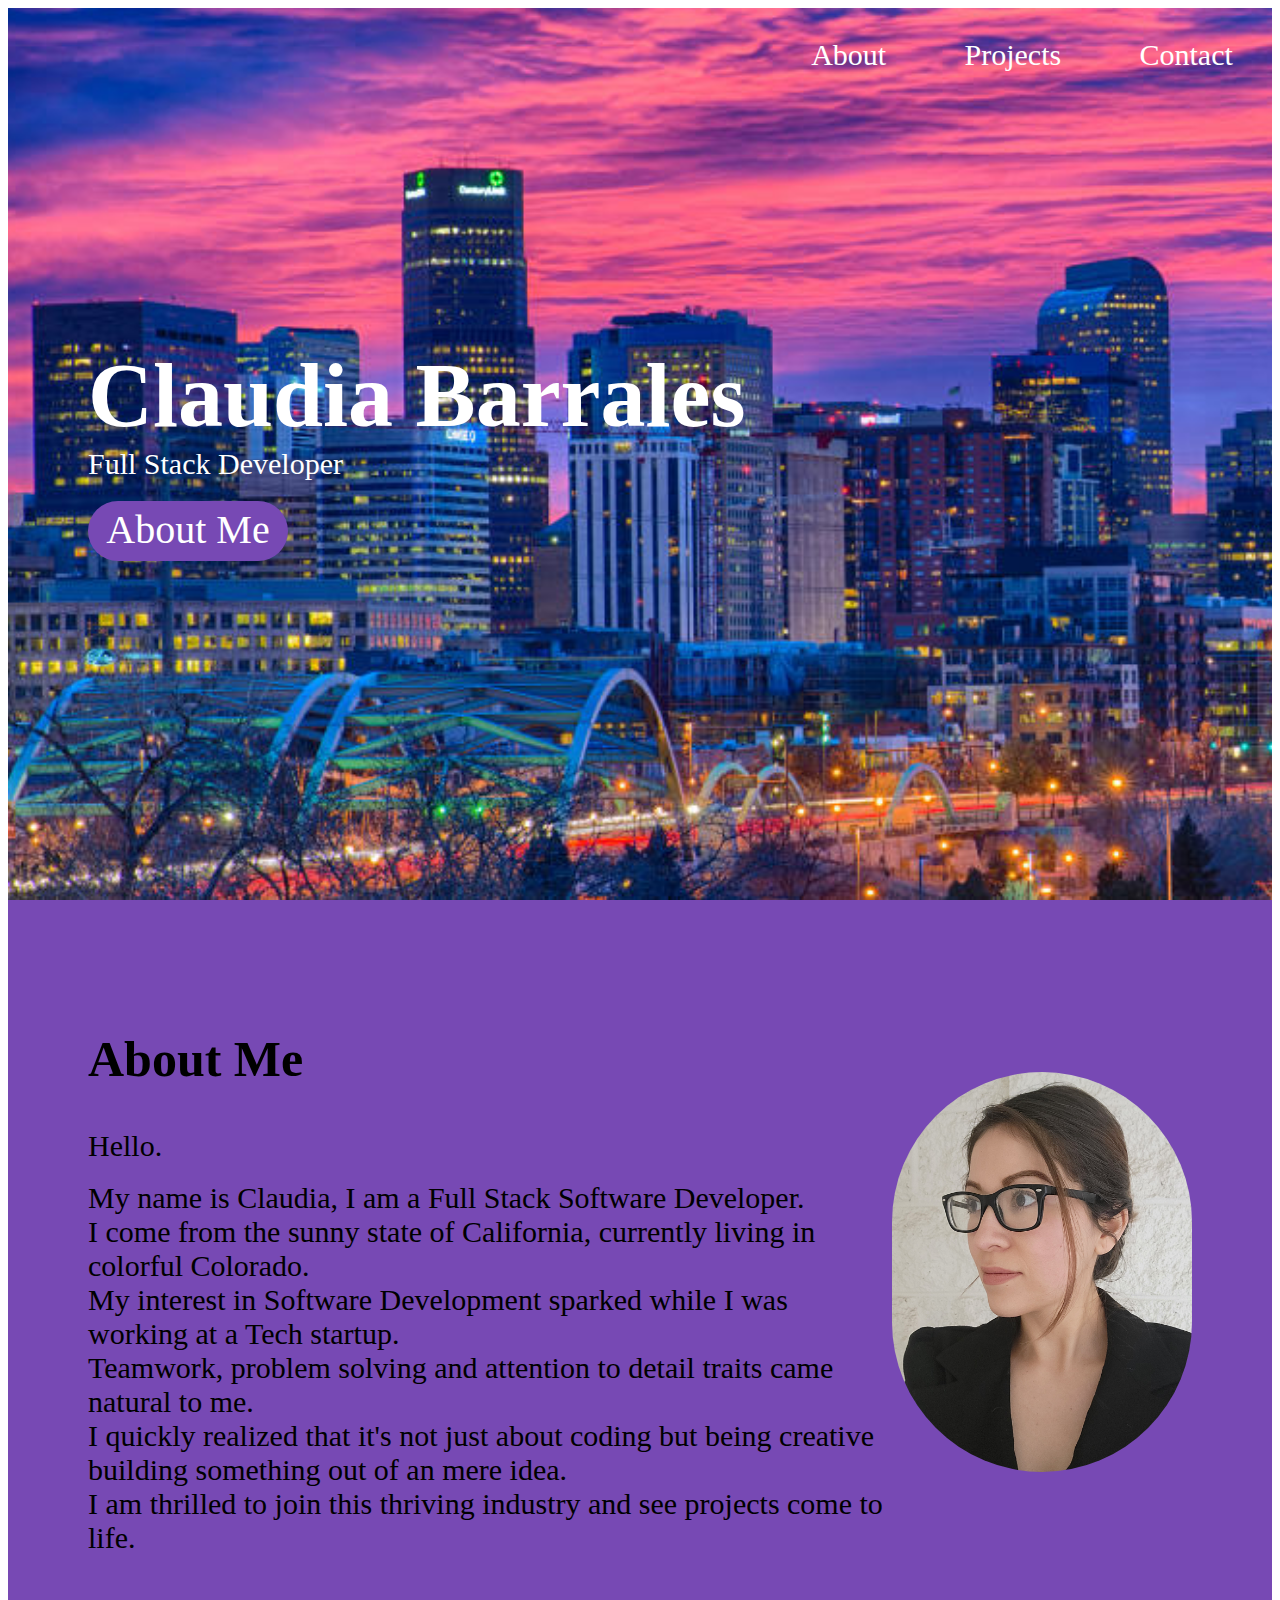
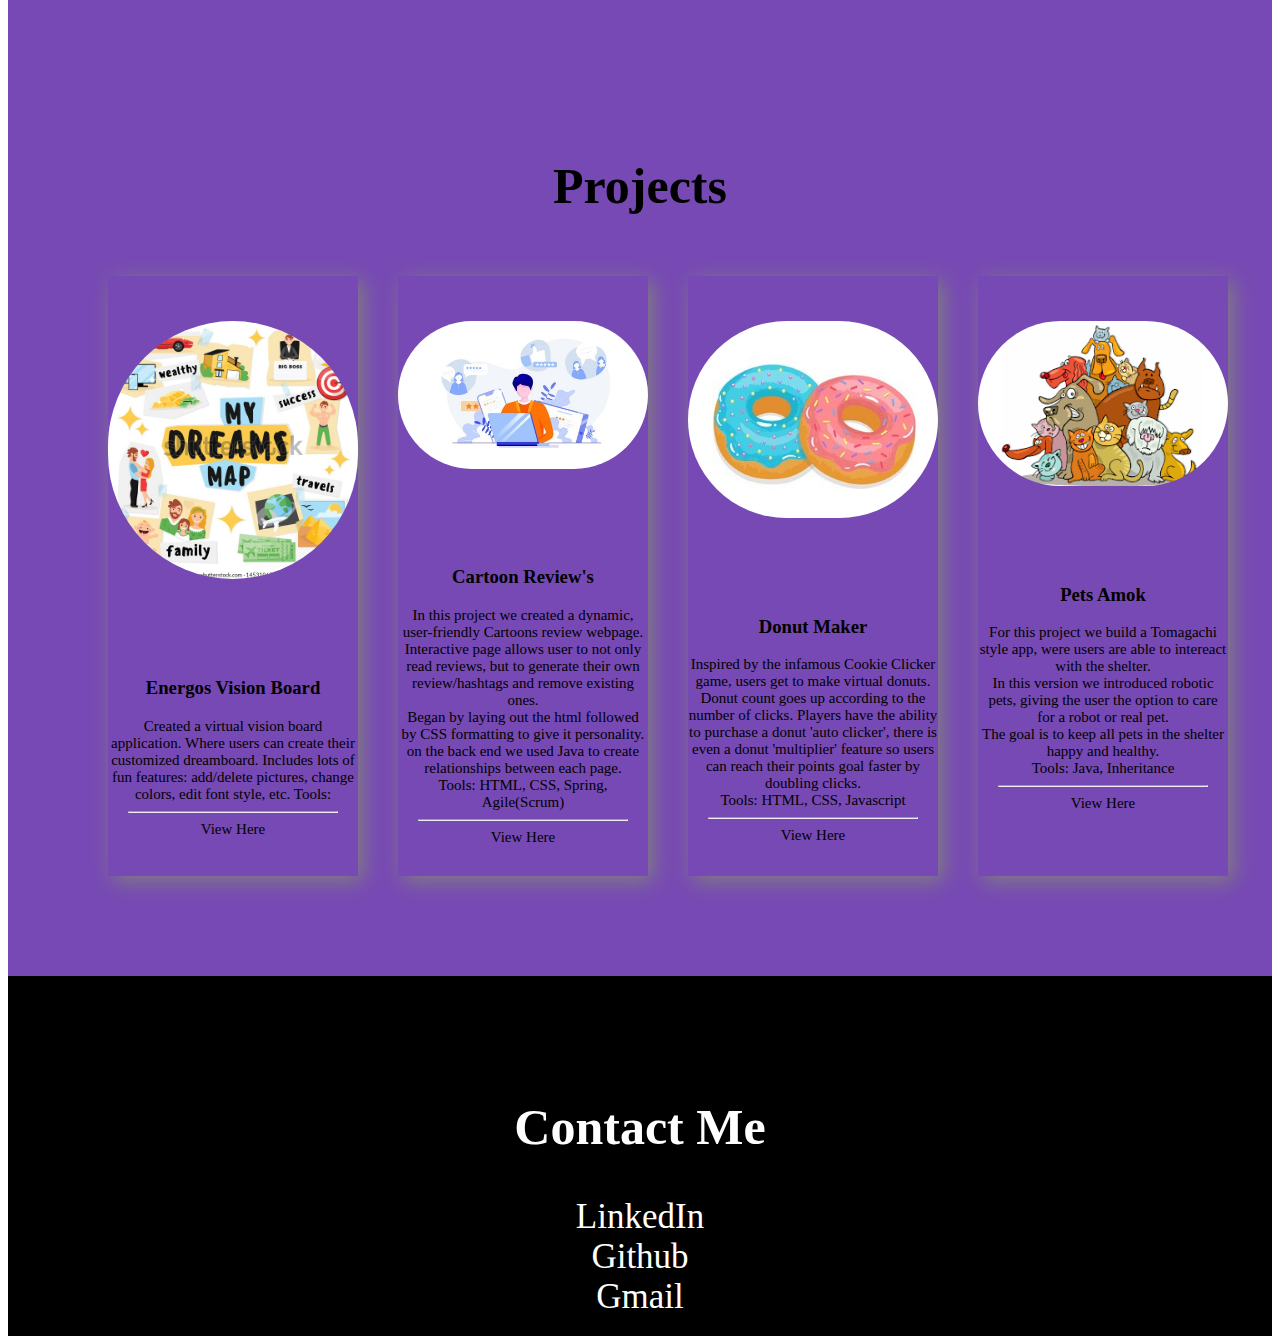
==== index.html @ c408a546 "seeing if pic updated" ====
<!DOCTYPE html>
<html lang="en">
<head>
    <meta charset="UTF-8">
    <meta http-equiv="X-UA-Compatible" content="IE=edge">
    <meta name="viewport" content="width=device-width, initial-scale=1.0">
    <title>Claudia's Portfolio</title>
    <link rel="stylesheet" href="./style.css">
    <link href="AboutMe.html">
    <!-- <link rel="script" href="./src/app.js"> -->
</head>

<body>
 <section class="hero">
     <nav>
         <!-- <img class="logo" src="/src/myimage.jpg" alt="Claudia's Image"> -->
         <ul id="nav-list">
             <li><a href="#about-me">About</a></li>
             <li><a href="#projects" >Projects</a></li>
             <li><a href="#contact-me" >Contact</a></li>
         </ul>
         <!-- <button class="hamburger" id="hamburger">
             <i class="fas fas-bar"></i>
         </button> -->
     </nav>
    <div class="hero-area">
     <div class="hero-text">
     <h1>Claudia Barrales</h1>
     <p>Full Stack Developer</p>
     <div class="button"><a href="#about-me" >About Me</a></div>
    </div>
    
    <!-- <div class="contacts">
    <div> <a class="socials" href="https://www.linkedin.com/in/claudia-barrales/"> LinkedIn </a> </div>
    <div> <a class="socials" href="https://github.com/20Claudia20"> Gihub </a> </div>
    <div> <a class="socials" href="mailto:leiaofalderran@gmail.com"> Gmail </a> </div>
    </div> -->
    </div>
 </section>
 <section class="sub-section" id="about-me">
<div class="information">  
    <h2>About Me</h2>
    <p>Hello. </p>
    <br>
        <p> My name is Claudia, I am a Full Stack Software Developer. 
            <br> I come from the sunny state of California, currently living in colorful Colorado. 
            <!-- <br> Engaged in a full-time, coding boot camp, learning agile full-stack  development with intensive hands-on projects. 
            <br> Developed professionally programmed applications in collaborative team-based setting.
            <br> Seeking for a role where I can pursue my interest in both the cannabis and tech industry.  -->

           <!-- <br>Born in sunny California moved to Ohio and found my self in the middle of a booming
            tech city. -->
            <br>My interest in Software Development sparked while I was working at a Tech startup.
            <!-- <br>where I was first exposed to the developers life.  -->
            <br>Teamwork, problem solving and attention to detail traits came natural to me.
            <br>I quickly realized that it's not just about coding but being creative building something out of an mere idea.
            <br>I am thrilled to join this thriving industry and see projects come to life.
        </p>
    <!-- <p> SKILLS
        •Java • Spring • JavaScript • MVC • HTML • CSS • Flexbox • TDD • Agile(Scrum) • Object Oriented Programming (OOP) 
        • Responsive Design / Mobile • Source Control / Git
    </p>  -->
</div>
<div class="headshot-container">
    <img class="headshot" src="/PortfolioPic.jpg"alt="Claudias Pic" />
</div>
 </section>

 <section class="last-section" id="projects">
     <h2>Projects</h2> 
     <div class="projects-section">
     <div class="project-icon">
        <img class="project-image" src="./src/images/board2.jpg" alt="First Project"/>
          <h3> Energos Vision Board</h3>
          <p class="subtext"> Created a virtual vision board application. Where users can create their customized dreamboard.
              Includes lots of fun features: add/delete pictures, change colors, edit font style, etc. 
              Tools:
        </p>
          <hr>
          <p class="subtext"><a class="project-link" href="https://github.com/2020-Summer-Cohort/energos">View Here</a></p>
        </div>
     <div class="project-icon">
        <img class="project-image" src="./src/images/Cartoon.jpg" alt="First Project"/> 
        <h3> Cartoon Review's</h3>
        <p class="subtext"> In this project we created a dynamic, user-friendly Cartoons review webpage.
            <br> Interactive page allows user to not only read reviews, but to generate their own review/hashtags and remove existing ones.
            <br> Began by laying out the html followed by CSS formatting to give it personality. 
             <br> on the back end we used Java to create relationships between each page.
            <br> Tools: HTML, CSS, Spring, Agile(Scrum)

        </p>
        <hr>
        <p class="subtext"><a class="project-link" href="https://github.com/20Claudia20/reviews-site-powerpuffgirls">View Here</a></p>
     </div>
     <div class="project-icon">
        <img class="project-image" src="./src/images/donuts2.jpg" alt="First Project"/> 
        <h3> Donut Maker</h3>
        <p class="subtext"> Inspired by the infamous Cookie Clicker game, users get to make virtual donuts.
                            Donut count goes up according to the number of clicks. Players have the ability to 
                            purchase a donut 'auto clicker', there is even a donut 'multiplier' feature so users can reach their points goal faster by doubling clicks.
                          <br>  Tools: HTML, CSS, Javascript 
        </p>
            <!-- <p>  Tools: HTML, CSS, Javascript </p> -->
        <hr>
        <p class="subtext"><a class="project-link" href="https://github.com/20Claudia20/donutmaker2">View Here</a></p>
     </div>
     <div class="project-icon"><img class="project-image" src="./src/images/shelter.png" alt="First Project"/> 
        <h3> Pets Amok</h3>
        <p class="subtext"> For this project we build a Tomagachi style app, were users are able to intereact with the shelter.
            <br>In this version we introduced robotic pets, giving the user the option to care for a robot or real pet. 
            <br>The goal is to keep all pets in the shelter happy and healthy. 
            <br>Tools: Java, Inheritance
        </p>
        <hr>
        <p class="subtext"><a class="project-link" href="https://github.com/2020-Summer-Cohort/virtual-pets-amok-java-20Claudia20">View Here</a></p></div>
    </div>
 </section> 

  <footer id="contact-me">
     <h2>Contact Me</h2>
     <!-- <div class="contacts"> -->
        <div> <a class="socials" href="https://www.linkedin.com/in/claudia-barrales/"> LinkedIn </a> </div>
        <div> <a class="socials" href="https://github.com/20Claudia20"> Github </a> </div>
        <div> <a class="socials" href="mailto:leiaofalderran@gmail.com"> Gmail </a> </div>
        <!-- </div> -->
 </footer>

</body>
</html>
---- style.css ----
section {
  /* background-color: rgb(181, 218, 243); */
  background-color: rgb(119, 73, 180);

}
/* 
73,73,167 */

footer{
  height: 200px;
  background-color: black;
  color: white;
  text-align: center;
  padding: 80px;
}

nav{
  display: flex;
  justify-content: flex-end;
}

ul {
  display: flex;
  list-style-type: none;
  width: 500px;
  justify-content: space-around;
  font-size: 30px;
}

li {
  text-decoration: none;
}

h1 {
  font-size: 90px;
  margin: 0;
}

h2 {
  font-size: 50px;
}

p{
  margin: 0;
  font-size: 30px;
  font-weight: 300;
}

.subtext {
 font-size: 15px; 
 font-weight: 300px;
 /* margin-top: 30px; */
}

.hero {
  
  background-image: url('skyline.jpg');  /*# A0D9AE*/
  background-repeat: no-repeat;
  background-size: cover;
  background-attachment: fixed;
  height:100vh;
  color: white;
  font-size: 40px;
}

.hero-area {
  display: flex;
  justify-content: space-between;
  height: 100%;
  align-items: center;
}

.hero-text {
  margin-left: 80px;
  margin-bottom: 200px;
}

.button {
  width: 200px;
  height: 55px;
  background-color:   rgb(119, 73, 180);
  border-radius: 30px;
  text-align: center;
  padding-top: 5px;
  margin-top: 20px;
}

.button:hover {
  /* background-color: rgb(228, 121, 174); */
  background-color: rgb(50, 50, 150);
}

.button:active {
  background-color: cadetblue;
  color: blue;
}

.contacts {
 padding-bottom: 200px;
}

.logo {
  height: 80px;
  margin: 30px;
  
}

.socials {
  margin: 20px;
  font-size: 35px ;
}

.sub-section {
  display: flex;
  justify-content: space-around;
  padding: 80px;
}

.last-section {
  display: flex;
  flex-direction: column;
  text-align: center;
  padding: 80px;
}

.headshot {
  width: 300px;
  border-radius: 150px;
}

.headshot-container {
  display: flex;
  align-items: center;
}



.project-icon {
  width: 300px;
  height: 600px;
  /* border: 1px solid black; */
  box-shadow: 5px 5px 20px gray;
  margin: 20px;
}

.projects-section {
  display: flex;
  justify-content: space-around;
}

@media only screen and (max-width:1000px) {
  .projects-section {
    display: flex;
    flex-wrap: wrap;
  }
}

.project-image {
  margin-top: 45px;
  margin-bottom: 75px;
  width: 250px;
  border-radius: 150px;
}

hr {
  margin-left: 20px;
  margin-right: 20px;
}

.project-link {
  text-decoration: none;
  color: black;
}

a {
  text-decoration: none;
  color: white;
}


/* .information {
  color: white;
} */

/* .hamburger {
    display:flex;
}  

.hamburger:focus {
  outline: 0;
} */

@media only screen and (max-width:1000px) {
  .hamburger {
    border: 0;
    background-color: transparent;
    color: white;
    font-size: 30px;
    /* align-self: flex-end; */
}
.ul {
  display:none;
  background-color: aquamarine;
  margin: 0px;
}

nav {
 display: flex;
 flex-direction: column-reverse;
 background-color: navy;
}

.logo {
  display: none;
}

ul.show {
  display: block;
}
}
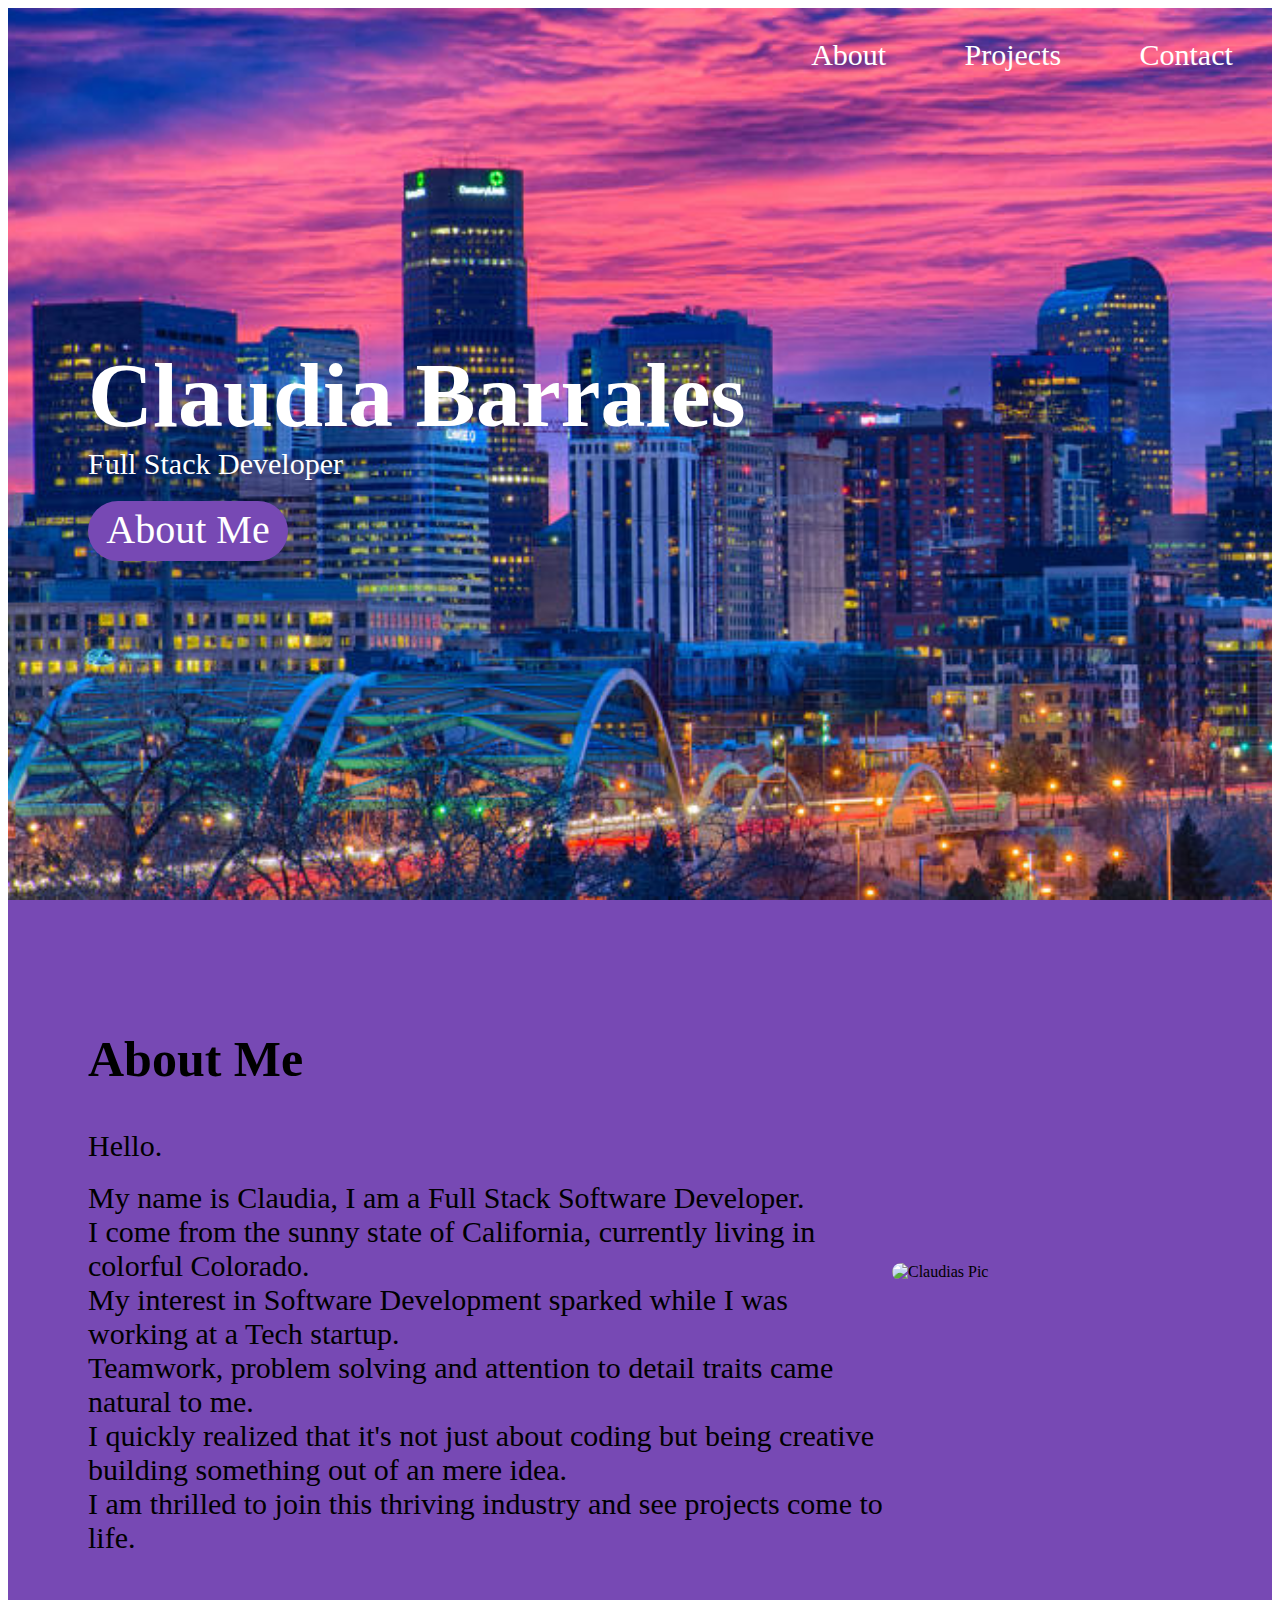
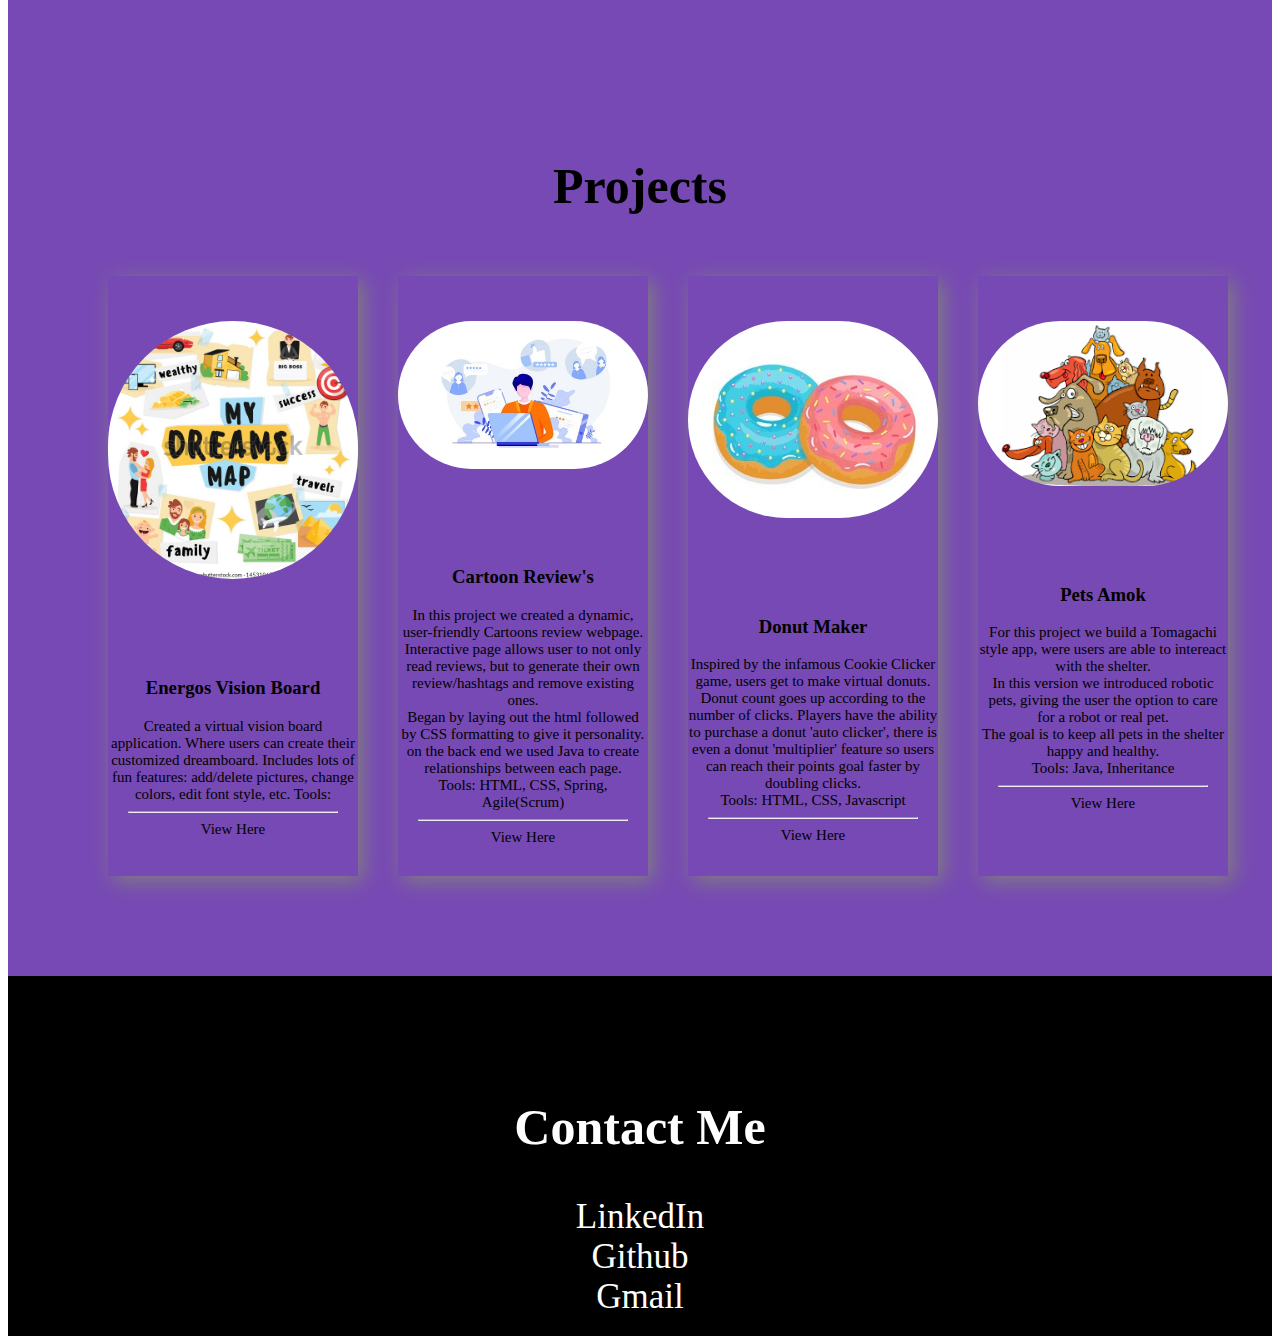
==== commit 2e0c20a3: "chekcingn again" ====
--- a/index.html
+++ b/index.html
@@ -62,7 +62,7 @@
     </p>  -->
 </div>
 <div class="headshot-container">
-    <img class="headshot" src="/PortfolioPic.jpg"alt="Claudias Pic" />
+    <img class="headshot" src="./src/images/ClaudiaPic.jpg"alt="Claudias Pic"/>
 </div>
  </section>
 
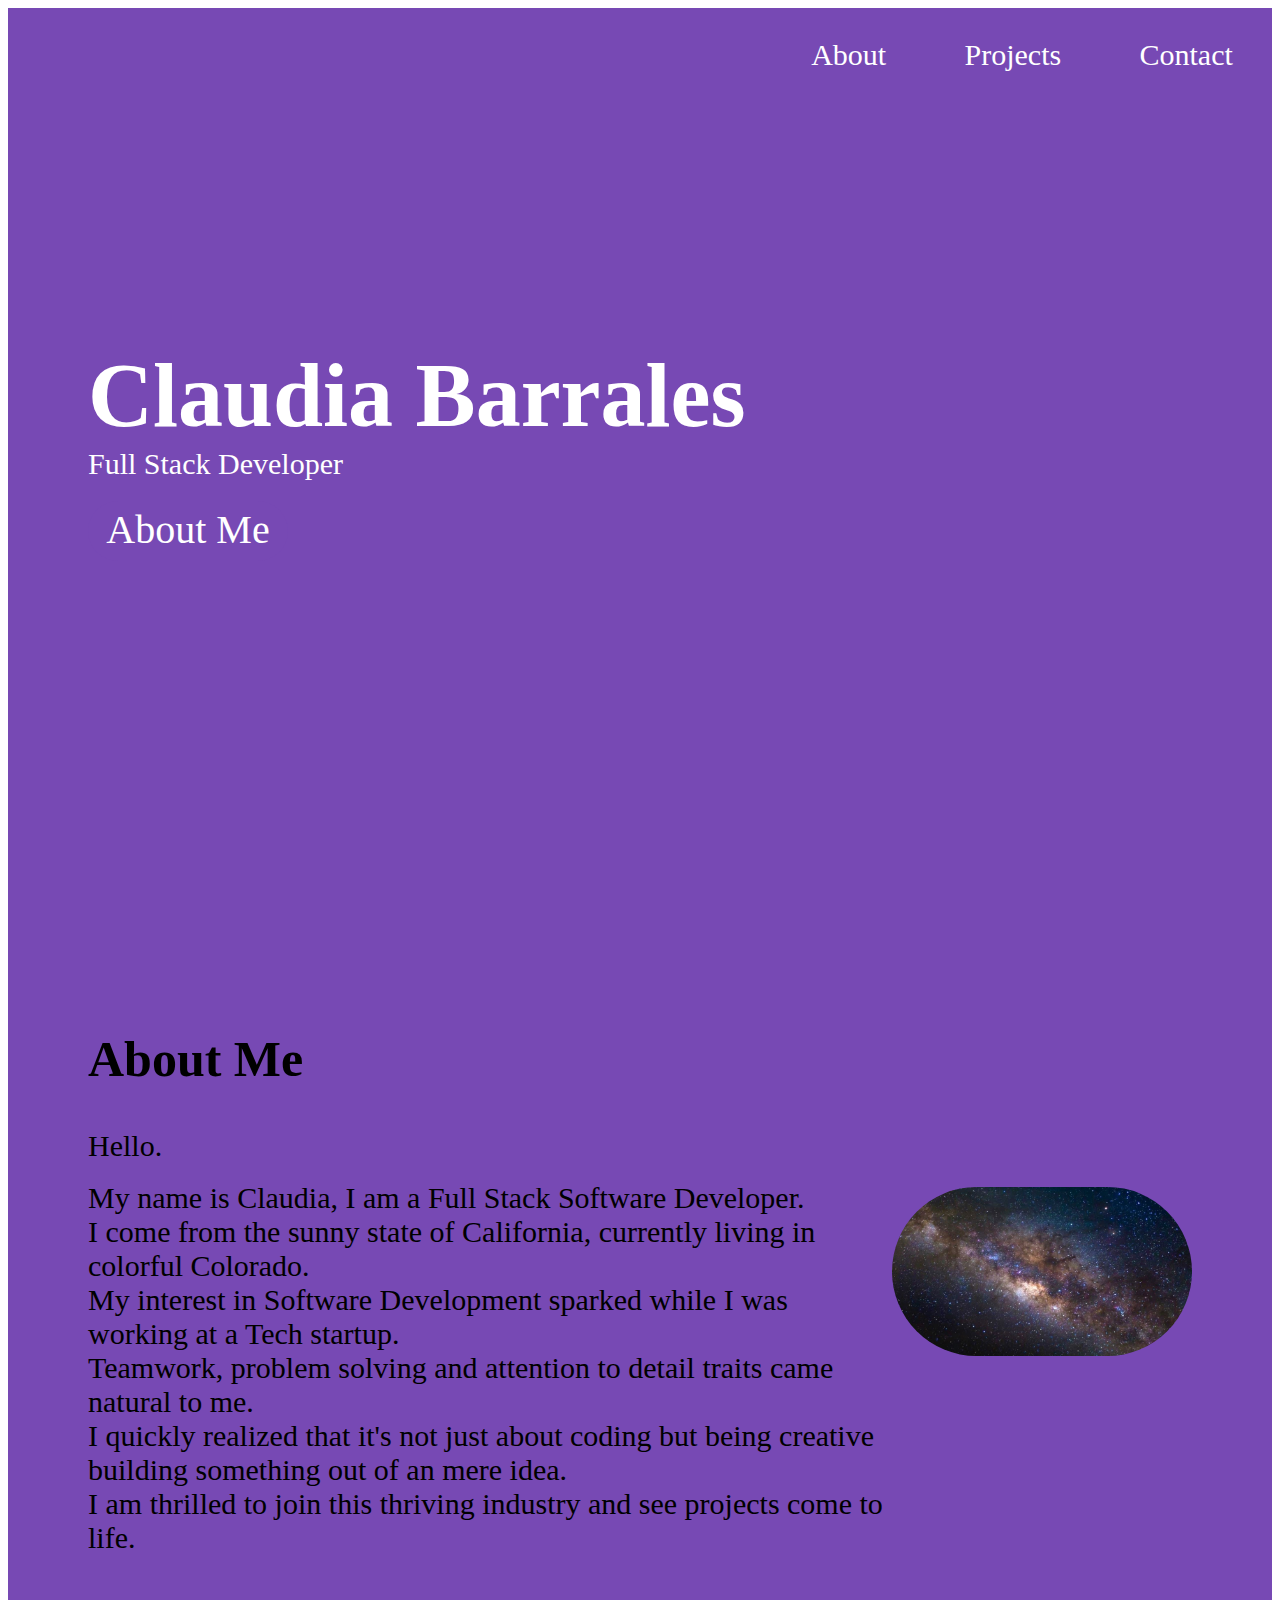
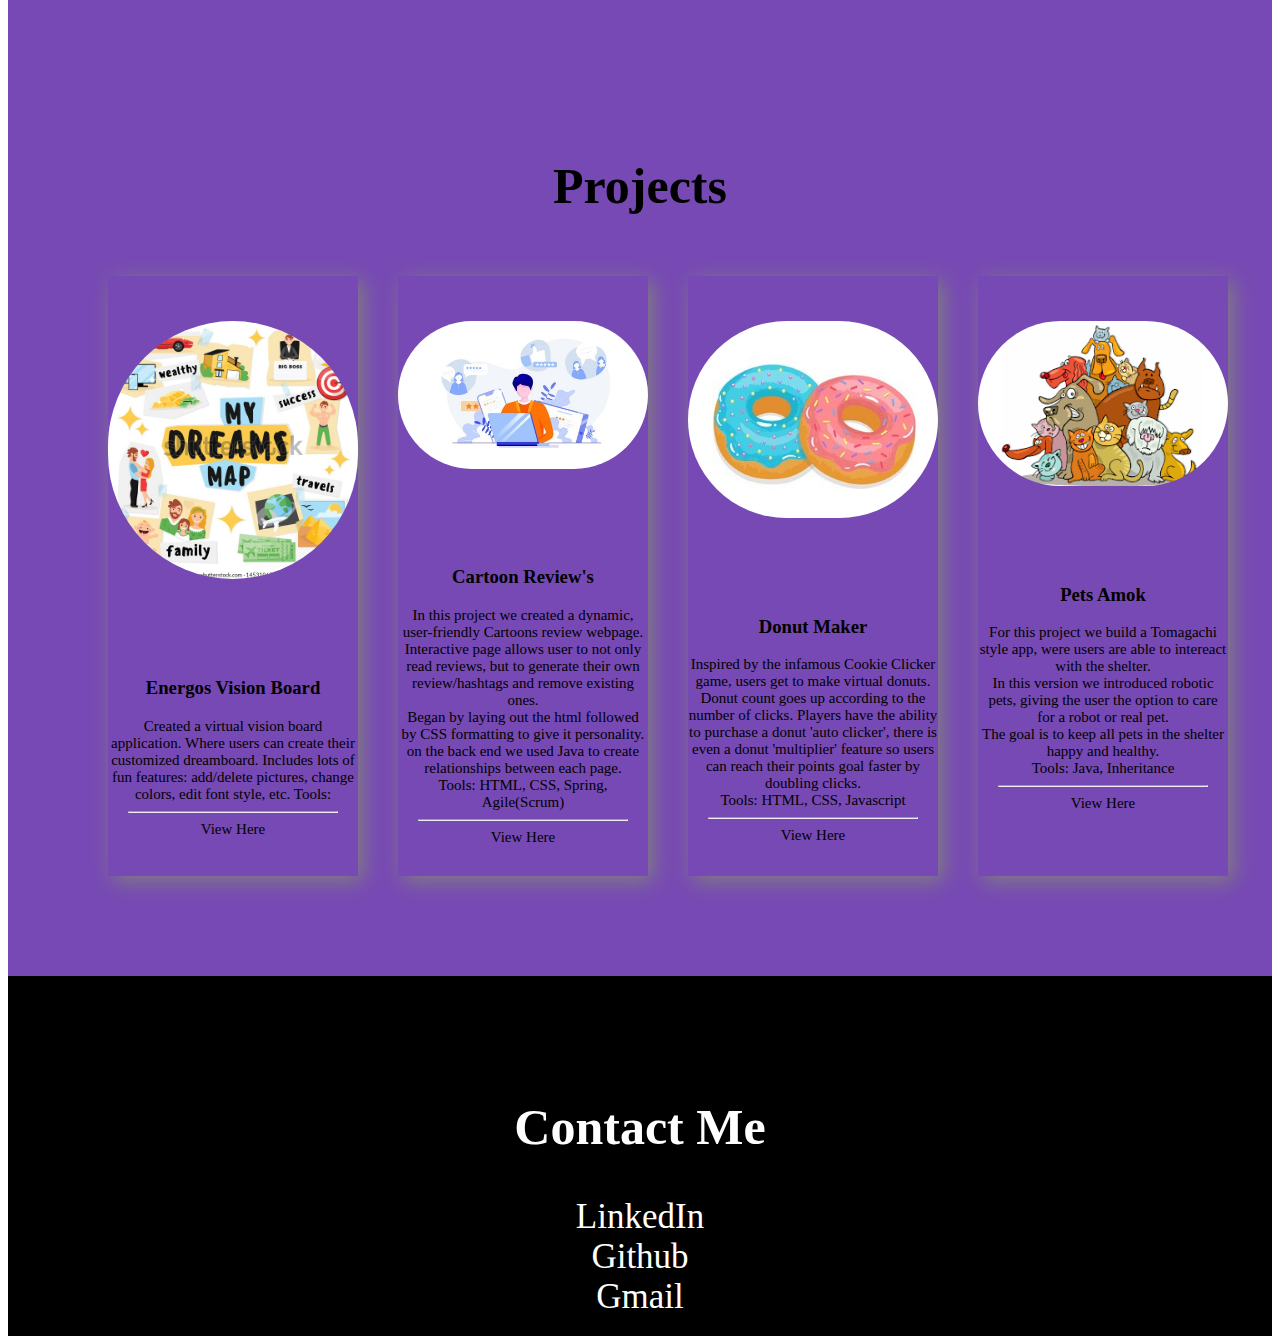
==== commit 60f52853: "changing background image update" ====
--- a/index.html
+++ b/index.html
@@ -62,7 +62,7 @@
     </p>  -->
 </div>
 <div class="headshot-container">
-    <img class="headshot" src="./src/images/ClaudiaPic.jpg"alt="Claudias Pic"/>
+    <img class="headshot" src="/src/images/milky way.jpg"alt="Claudias Pic"/>
 </div>
  </section>
 
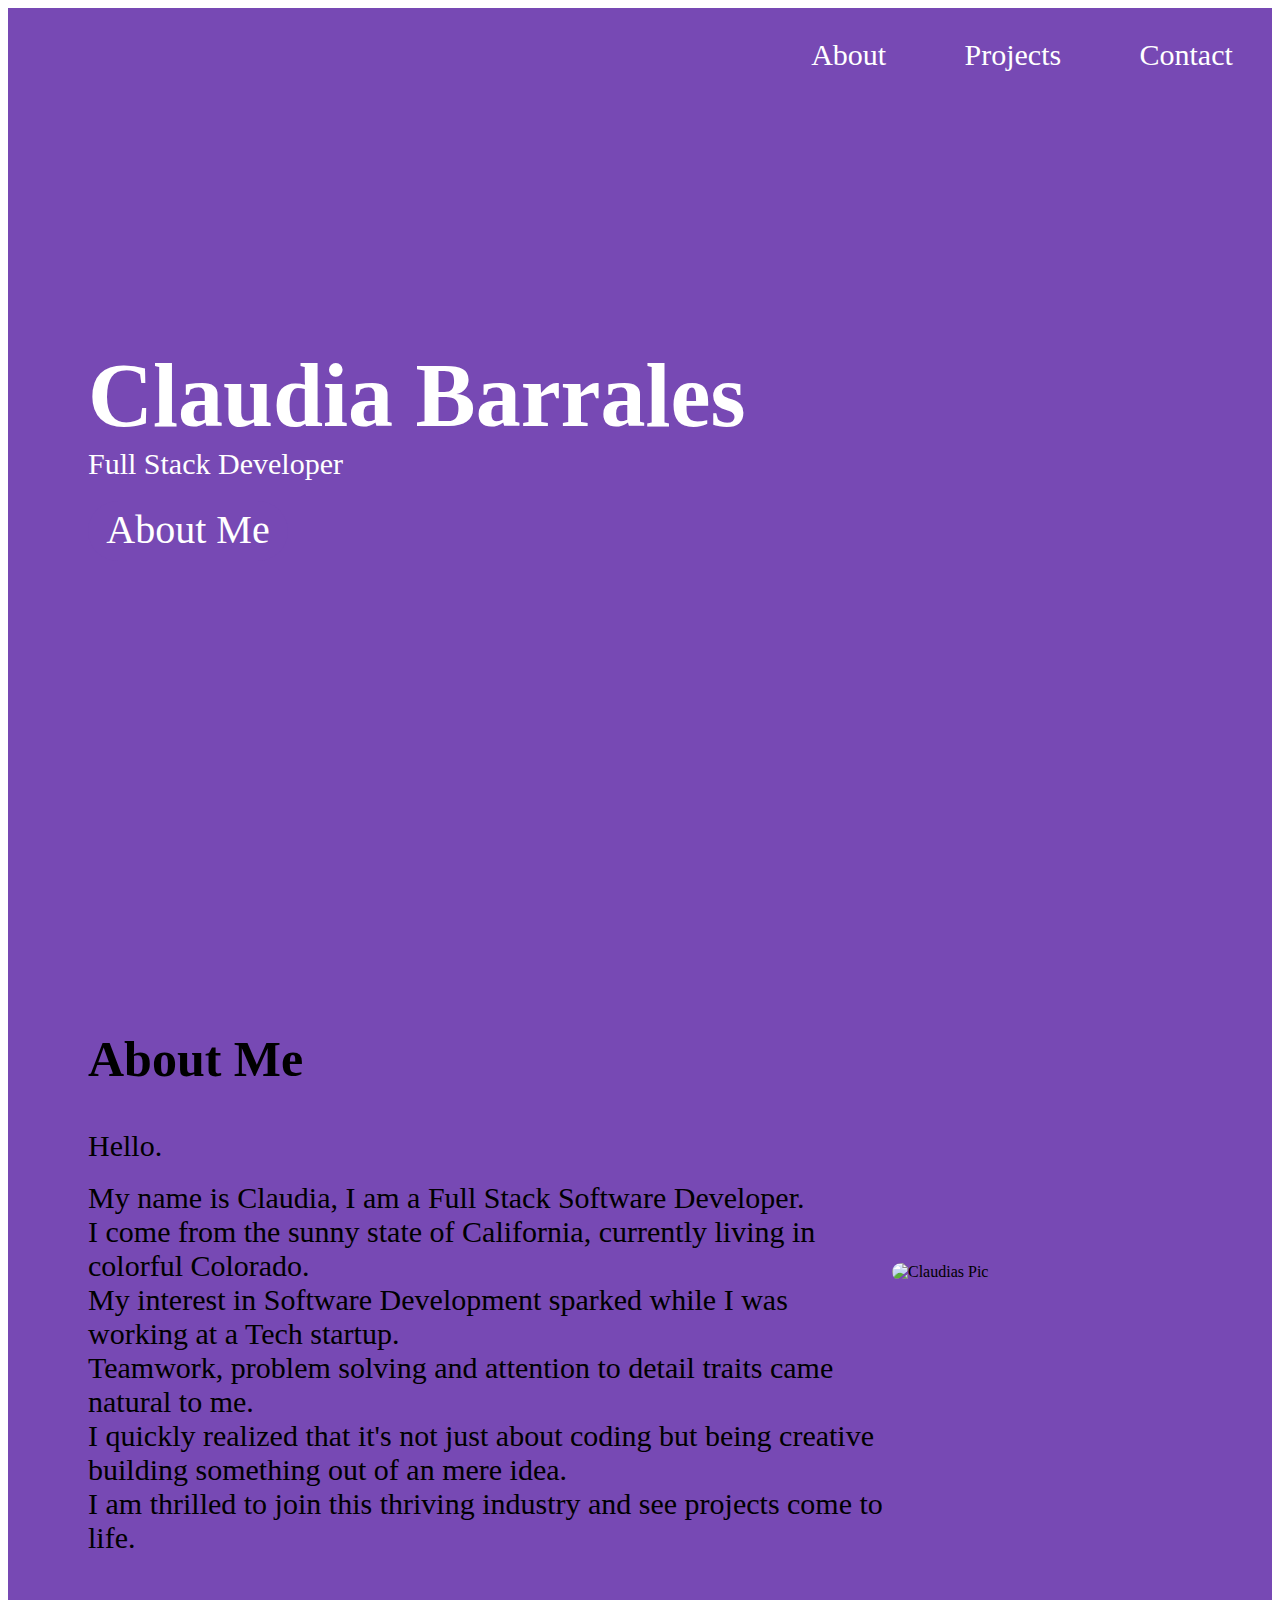
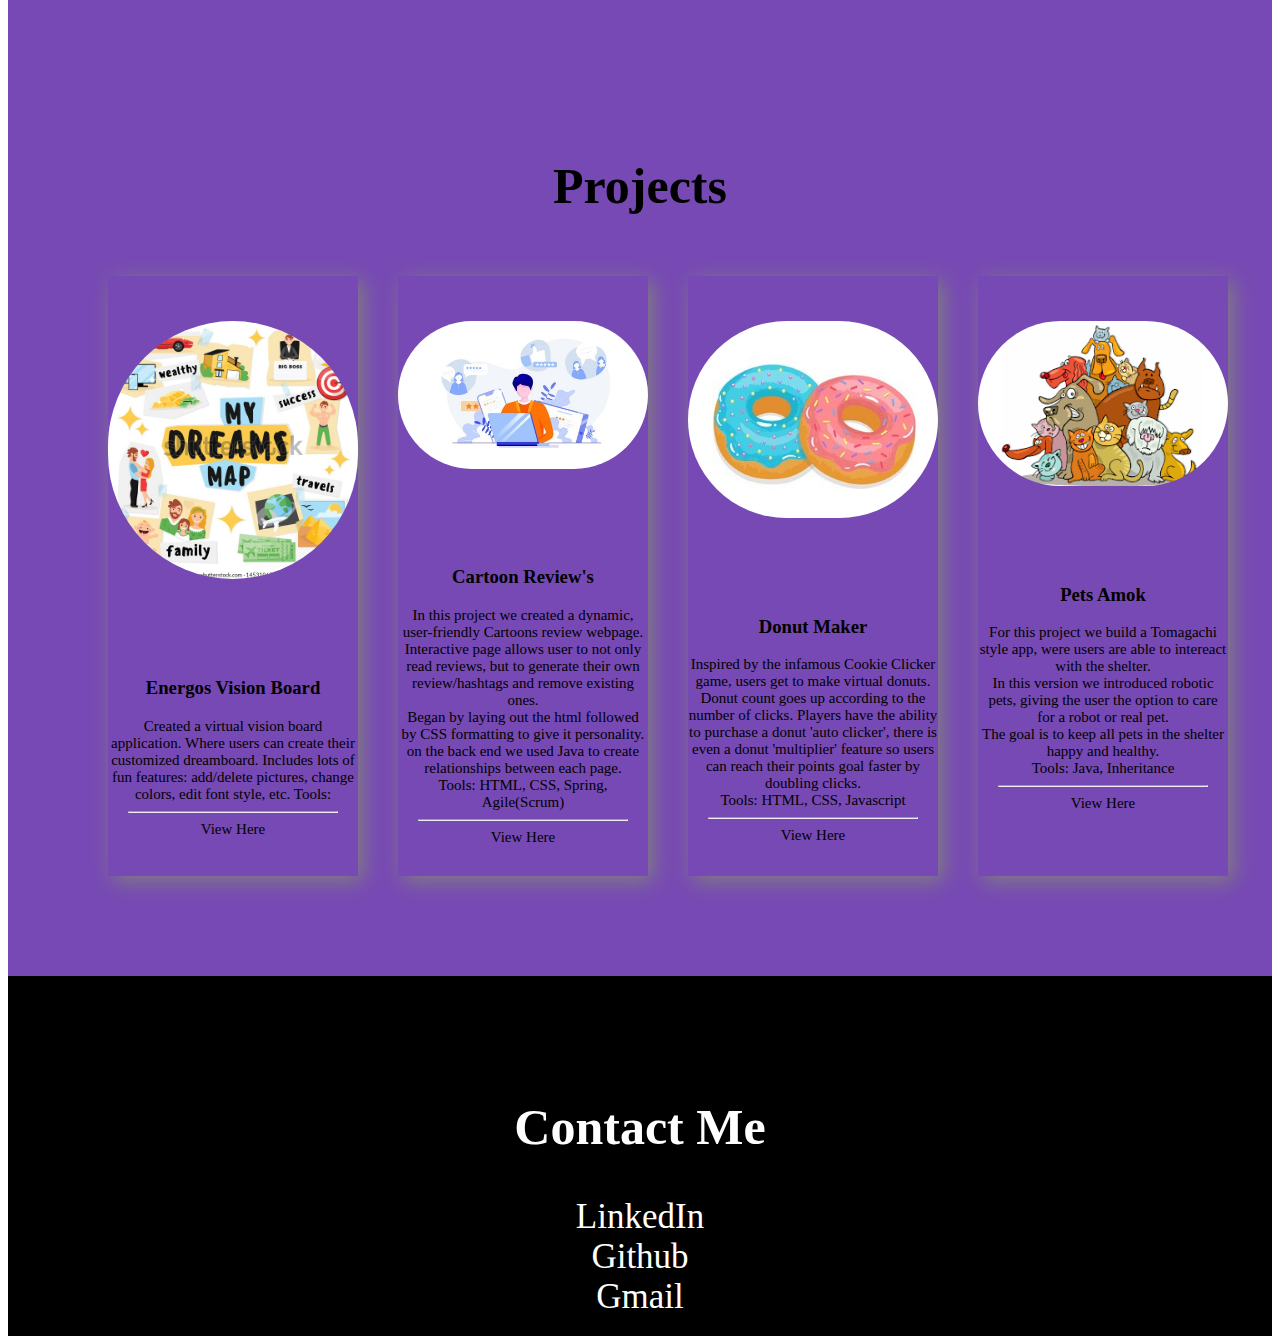
==== commit d7c7300c: "playing with my image , will not show up" ====
--- a/index.html
+++ b/index.html
@@ -62,7 +62,7 @@
     </p>  -->
 </div>
 <div class="headshot-container">
-    <img class="headshot" src="/src/images/milky way.jpg"alt="Claudias Pic"/>
+    <img class="headshot" src="/src/images/ClaudiaPic.jpg"alt="Claudias Pic"/>
 </div>
  </section>
 
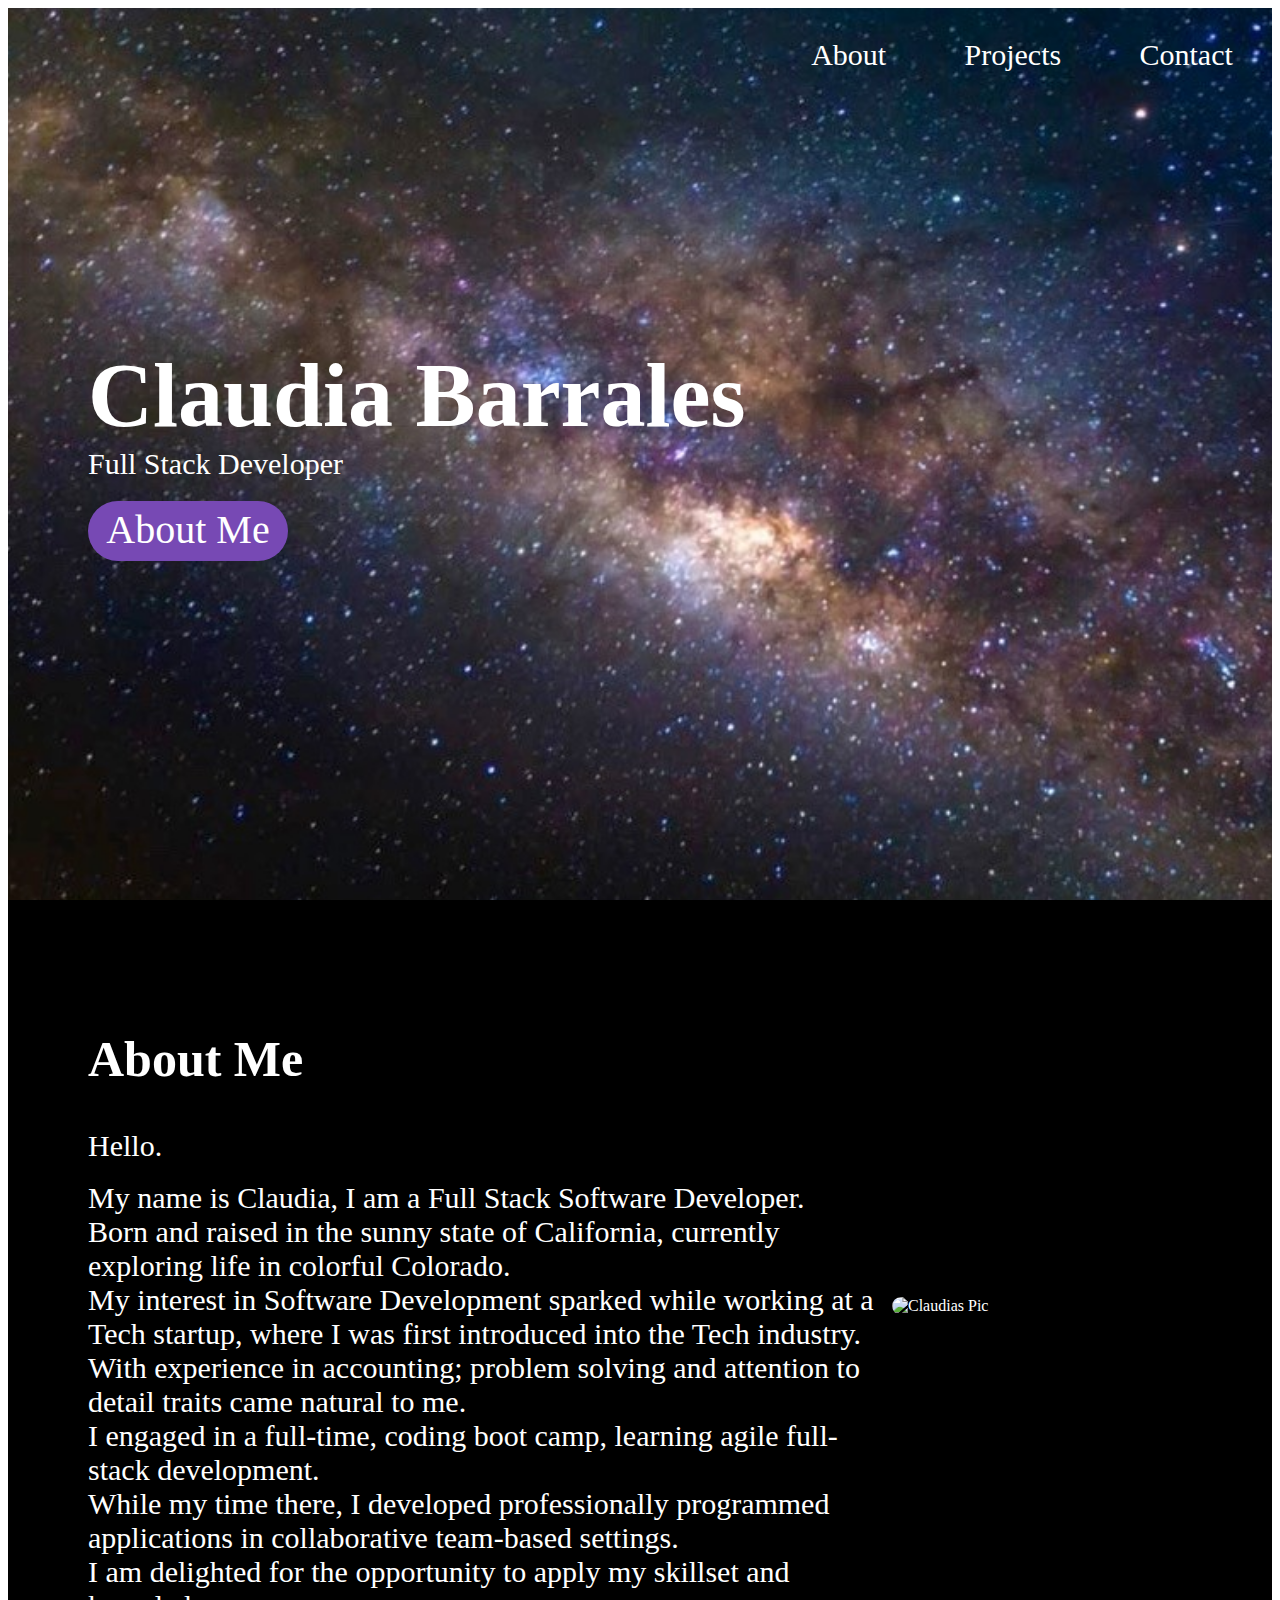
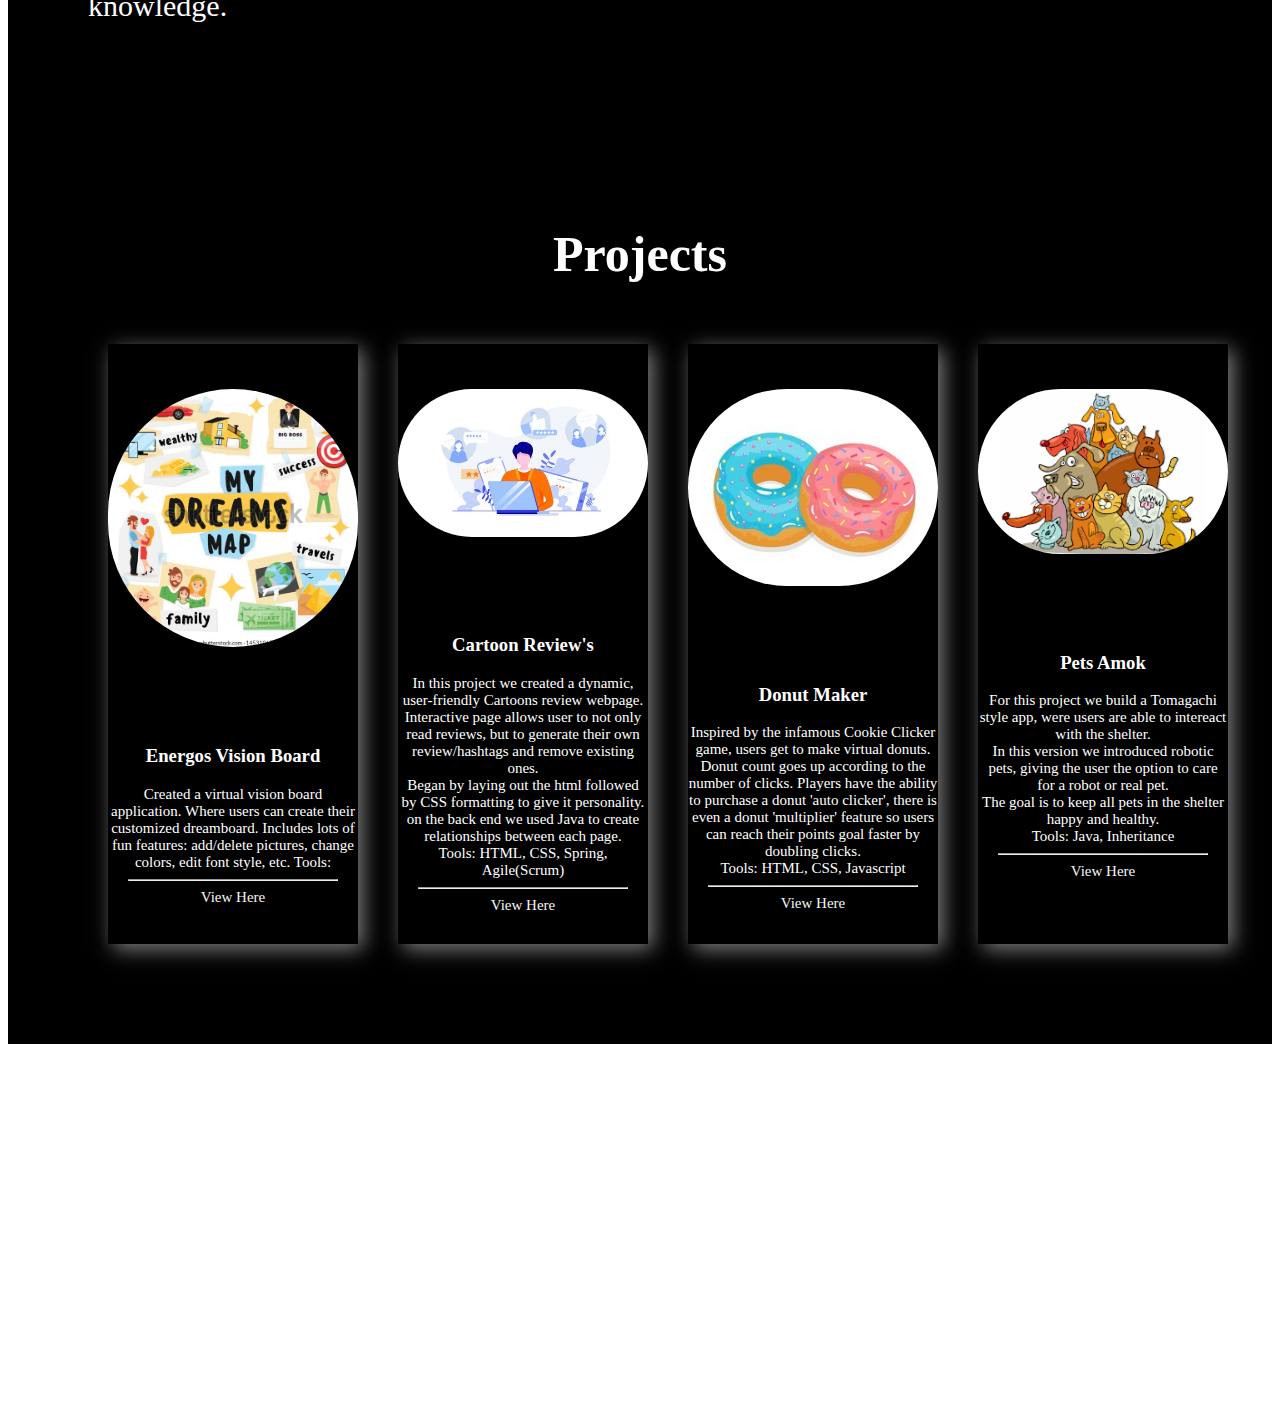
==== commit 5e42b76c: "edit background" ====
--- a/index.html
+++ b/index.html
@@ -1,5 +1,6 @@
 <!DOCTYPE html>
 <html lang="en">
+
 <head>
     <meta charset="UTF-8">
     <meta http-equiv="X-UA-Compatible" content="IE=edge">
@@ -11,122 +12,121 @@
 </head>
 
 <body>
- <section class="hero">
-     <nav>
-         <!-- <img class="logo" src="/src/myimage.jpg" alt="Claudia's Image"> -->
-         <ul id="nav-list">
-             <li><a href="#about-me">About</a></li>
-             <li><a href="#projects" >Projects</a></li>
-             <li><a href="#contact-me" >Contact</a></li>
-         </ul>
-         <!-- <button class="hamburger" id="hamburger">
-             <i class="fas fas-bar"></i>
-         </button> -->
-     </nav>
-    <div class="hero-area">
-     <div class="hero-text">
-     <h1>Claudia Barrales</h1>
-     <p>Full Stack Developer</p>
-     <div class="button"><a href="#about-me" >About Me</a></div>
-    </div>
-    
-    <!-- <div class="contacts">
-    <div> <a class="socials" href="https://www.linkedin.com/in/claudia-barrales/"> LinkedIn </a> </div>
-    <div> <a class="socials" href="https://github.com/20Claudia20"> Gihub </a> </div>
-    <div> <a class="socials" href="mailto:leiaofalderran@gmail.com"> Gmail </a> </div>
-    </div> -->
-    </div>
- </section>
- <section class="sub-section" id="about-me">
-<div class="information">  
-    <h2>About Me</h2>
-    <p>Hello. </p>
-    <br>
-        <p> My name is Claudia, I am a Full Stack Software Developer. 
-            <br> I come from the sunny state of California, currently living in colorful Colorado. 
-            <!-- <br> Engaged in a full-time, coding boot camp, learning agile full-stack  development with intensive hands-on projects. 
-            <br> Developed professionally programmed applications in collaborative team-based setting.
-            <br> Seeking for a role where I can pursue my interest in both the cannabis and tech industry.  -->
+    <section class="hero">
+        <nav>
+            <!-- <img class="logo" src="/src/myimage.jpg" alt="Claudia's Image"> -->
+            <ul id="nav-list">
+                <li><a href="#about-me">About</a></li>
+                <li><a href="#projects">Projects</a></li>
+                <li><a href="#contact-me">Contact</a></li>
+            </ul>
 
-           <!-- <br>Born in sunny California moved to Ohio and found my self in the middle of a booming
-            tech city. -->
-            <br>My interest in Software Development sparked while I was working at a Tech startup.
-            <!-- <br>where I was first exposed to the developers life.  -->
-            <br>Teamwork, problem solving and attention to detail traits came natural to me.
-            <br>I quickly realized that it's not just about coding but being creative building something out of an mere idea.
-            <br>I am thrilled to join this thriving industry and see projects come to life.
-        </p>
-    <!-- <p> SKILLS
+        </nav>
+        <div class="hero-area">
+            <div class="hero-text">
+                <h1>Claudia Barrales</h1>
+                <p>Full Stack Developer</p>
+                <div class="button"><a href="#about-me">About Me</a></div>
+            </div>
+
+
+        </div>
+    </section>
+    <section class="sub-section" id="about-me">
+        <div class="information">
+            <h2>About Me</h2>
+            <p>Hello. </p>
+            <br>
+            <p> My name is Claudia, I am a Full Stack Software Developer.
+                <br>Born and raised in the sunny state of California, currently exploring life in colorful Colorado.
+                <br>My interest in Software Development sparked while working at a Tech startup, where I was first introduced into the Tech industry.
+                With experience in accounting; problem solving and attention to detail traits came natural to me. 
+                <br> I engaged in a full-time, coding boot camp, learning agile full-stack development.
+                <br> While my time there, I developed professionally programmed applications in collaborative team-based settings.
+                <br> I am delighted for the opportunity to apply my skillset and knowledge.
+
+                
+            </p>
+            <!-- <p> SKILLS
         •Java • Spring • JavaScript • MVC • HTML • CSS • Flexbox • TDD • Agile(Scrum) • Object Oriented Programming (OOP) 
         • Responsive Design / Mobile • Source Control / Git
     </p>  -->
-</div>
-<div class="headshot-container">
-    <img class="headshot" src="/src/images/ClaudiaPic.jpg"alt="Claudias Pic"/>
-</div>
- </section>
+        </div>
+        <div class="headshot-container">
+            <img class="headshot" src="/src/images/ClaudiaPic.jpg" alt="Claudias Pic" />
+        </div>
+    </section>
 
- <section class="last-section" id="projects">
-     <h2>Projects</h2> 
-     <div class="projects-section">
-     <div class="project-icon">
-        <img class="project-image" src="./src/images/board2.jpg" alt="First Project"/>
-          <h3> Energos Vision Board</h3>
-          <p class="subtext"> Created a virtual vision board application. Where users can create their customized dreamboard.
-              Includes lots of fun features: add/delete pictures, change colors, edit font style, etc. 
-              Tools:
-        </p>
-          <hr>
-          <p class="subtext"><a class="project-link" href="https://github.com/2020-Summer-Cohort/energos">View Here</a></p>
+    <section class="last-section" id="projects">
+        <h2>Projects</h2>
+        <div class="projects-section">
+            <div class="project-icon">
+                <img class="project-image" src="./src/images/board2.jpg" alt="First Project" />
+                <h3> Energos Vision Board</h3>
+                <p class="subtext"> Created a virtual vision board application. Where users can create their customized
+                    dreamboard.
+                    Includes lots of fun features: add/delete pictures, change colors, edit font style, etc.
+                    Tools:
+                </p>
+                <hr>
+                <p class="subtext"><a class="project-link" href="https://github.com/2020-Summer-Cohort/energos">View
+                        Here</a></p>
+            </div>
+            <div class="project-icon">
+                <img class="project-image" src="./src/images/Cartoon.jpg" alt="First Project" />
+                <h3> Cartoon Review's</h3>
+                <p class="subtext"> In this project we created a dynamic, user-friendly Cartoons review webpage.
+                    <br> Interactive page allows user to not only read reviews, but to generate their own
+                    review/hashtags and remove existing ones.
+                    <br> Began by laying out the html followed by CSS formatting to give it personality.
+                    <br> on the back end we used Java to create relationships between each page.
+                    <br> Tools: HTML, CSS, Spring, Agile(Scrum)
+
+                </p>
+                <hr>
+                <p class="subtext"><a class="project-link"
+                        href="https://github.com/20Claudia20/reviews-site-powerpuffgirls">View Here</a></p>
+            </div>
+            <div class="project-icon">
+                <img class="project-image" src="./src/images/donuts2.jpg" alt="First Project" />
+                <h3> Donut Maker</h3>
+                <p class="subtext"> Inspired by the infamous Cookie Clicker game, users get to make virtual donuts.
+                    Donut count goes up according to the number of clicks. Players have the ability to
+                    purchase a donut 'auto clicker', there is even a donut 'multiplier' feature so users can reach their
+                    points goal faster by doubling clicks.
+                    <br> Tools: HTML, CSS, Javascript
+                </p>
+
+                <hr>
+                <p class="subtext"><a class="project-link" href="https://github.com/20Claudia20/donutmaker2">View
+                        Here</a></p>
+            </div>
+            <div class="project-icon"><img class="project-image" src="./src/images/shelter.png" alt="First Project" />
+                <h3> Pets Amok</h3>
+                <p class="subtext"> For this project we build a Tomagachi style app, were users are able to intereact
+                    with the shelter.
+                    <br>In this version we introduced robotic pets, giving the user the option to care for a robot or
+                    real pet.
+                    <br>The goal is to keep all pets in the shelter happy and healthy.
+                    <br>Tools: Java, Inheritance
+                </p>
+                <hr>
+                <p class="subtext"><a class="project-link"
+                        href="https://github.com/2020-Summer-Cohort/virtual-pets-amok-java-20Claudia20">View Here</a>
+                </p>
+            </div>
         </div>
-     <div class="project-icon">
-        <img class="project-image" src="./src/images/Cartoon.jpg" alt="First Project"/> 
-        <h3> Cartoon Review's</h3>
-        <p class="subtext"> In this project we created a dynamic, user-friendly Cartoons review webpage.
-            <br> Interactive page allows user to not only read reviews, but to generate their own review/hashtags and remove existing ones.
-            <br> Began by laying out the html followed by CSS formatting to give it personality. 
-             <br> on the back end we used Java to create relationships between each page.
-            <br> Tools: HTML, CSS, Spring, Agile(Scrum)
+    </section>
 
-        </p>
-        <hr>
-        <p class="subtext"><a class="project-link" href="https://github.com/20Claudia20/reviews-site-powerpuffgirls">View Here</a></p>
-     </div>
-     <div class="project-icon">
-        <img class="project-image" src="./src/images/donuts2.jpg" alt="First Project"/> 
-        <h3> Donut Maker</h3>
-        <p class="subtext"> Inspired by the infamous Cookie Clicker game, users get to make virtual donuts.
-                            Donut count goes up according to the number of clicks. Players have the ability to 
-                            purchase a donut 'auto clicker', there is even a donut 'multiplier' feature so users can reach their points goal faster by doubling clicks.
-                          <br>  Tools: HTML, CSS, Javascript 
-        </p>
-            <!-- <p>  Tools: HTML, CSS, Javascript </p> -->
-        <hr>
-        <p class="subtext"><a class="project-link" href="https://github.com/20Claudia20/donutmaker2">View Here</a></p>
-     </div>
-     <div class="project-icon"><img class="project-image" src="./src/images/shelter.png" alt="First Project"/> 
-        <h3> Pets Amok</h3>
-        <p class="subtext"> For this project we build a Tomagachi style app, were users are able to intereact with the shelter.
-            <br>In this version we introduced robotic pets, giving the user the option to care for a robot or real pet. 
-            <br>The goal is to keep all pets in the shelter happy and healthy. 
-            <br>Tools: Java, Inheritance
-        </p>
-        <hr>
-        <p class="subtext"><a class="project-link" href="https://github.com/2020-Summer-Cohort/virtual-pets-amok-java-20Claudia20">View Here</a></p></div>
-    </div>
- </section> 
-
-  <footer id="contact-me">
-     <h2>Contact Me</h2>
-     <!-- <div class="contacts"> -->
+    <footer id="contact-me">
+        <h2>Contact Me</h2>
+        <div class="contacts">
         <div> <a class="socials" href="https://www.linkedin.com/in/claudia-barrales/"> LinkedIn </a> </div>
         <div> <a class="socials" href="https://github.com/20Claudia20"> Github </a> </div>
         <div> <a class="socials" href="mailto:leiaofalderran@gmail.com"> Gmail </a> </div>
-        <!-- </div> -->
- </footer>
+        </div>
+    </footer>
 
 </body>
-</html> 
 
-
-
+</html>--- a/style.css
+++ b/style.css
@@ -1,20 +1,25 @@
 section {
-  /* background-color: rgb(181, 218, 243); */
-  background-color: rgb(119, 73, 180);
-
-}
-/* 
-73,73,167 */
-
-footer{
+  /* background-image: url("milkyway.jpg");
+background-repeat: no-repeat;
+background-size: cover;
+background-attachment: fixed; */
+  color: white;
+  background-color: black;
+
+}
+
+footer {
   height: 200px;
-  background-color: black;
   color: white;
   text-align: center;
   padding: 80px;
-}
-
-nav{
+  background-image: url("milkyway.jpg");
+  background-repeat: no-repeat;
+  background-size: cover;
+  background-attachment: fixed;
+}
+
+nav {
   display: flex;
   justify-content: flex-end;
 }
@@ -40,25 +45,25 @@
   font-size: 50px;
 }
 
-p{
+p {
   margin: 0;
   font-size: 30px;
   font-weight: 300;
 }
 
 .subtext {
- font-size: 15px; 
- font-weight: 300px;
- /* margin-top: 30px; */
+  font-size: 15px;
+  font-weight: 300px;
+  /* margin-top: 30px; */
 }
 
 .hero {
-  
-  background-image: url('skyline.jpg');  /*# A0D9AE*/
+  background-image: url("milkyway.jpg");
   background-repeat: no-repeat;
   background-size: cover;
   background-attachment: fixed;
-  height:100vh;
+
+  height: 100vh;
   color: white;
   font-size: 40px;
 }
@@ -78,7 +83,7 @@
 .button {
   width: 200px;
   height: 55px;
-  background-color:   rgb(119, 73, 180);
+  background-color: rgb(119, 73, 180);
   border-radius: 30px;
   text-align: center;
   padding-top: 5px;
@@ -91,23 +96,22 @@
 }
 
 .button:active {
-  background-color: cadetblue;
+  background-color: black;
   color: blue;
 }
 
-.contacts {
- padding-bottom: 200px;
-}
+
 
 .logo {
   height: 80px;
   margin: 30px;
-  
+
 }
 
 .socials {
   margin: 20px;
-  font-size: 35px ;
+  font-size: 35px;
+  
 }
 
 .sub-section {
@@ -169,7 +173,7 @@
 
 .project-link {
   text-decoration: none;
-  color: black;
+  color: whitesmoke;
 }
 
 a {
@@ -177,18 +181,6 @@
   color: white;
 }
 
-
-/* .information {
-  color: white;
-} */
-
-/* .hamburger {
-    display:flex;
-}  
-
-.hamburger:focus {
-  outline: 0;
-} */
 
 @media only screen and (max-width:1000px) {
   .hamburger {
@@ -197,26 +189,25 @@
     color: white;
     font-size: 30px;
     /* align-self: flex-end; */
-}
-.ul {
-  display:none;
-  background-color: aquamarine;
-  margin: 0px;
-}
-
-nav {
- display: flex;
- flex-direction: column-reverse;
- background-color: navy;
-}
-
-.logo {
-  display: none;
-}
-
-ul.show {
-  display: block;
-}
-}
-
-
+  }
+
+  .ul {
+    display: none;
+    background-color: aquamarine;
+    margin: 0px;
+  }
+
+  nav {
+    display: flex;
+    flex-direction: column-reverse;
+    background-color: navy;
+  }
+
+  .logo {
+    display: none;
+  }
+
+  ul.show {
+    display: block;
+  }
+}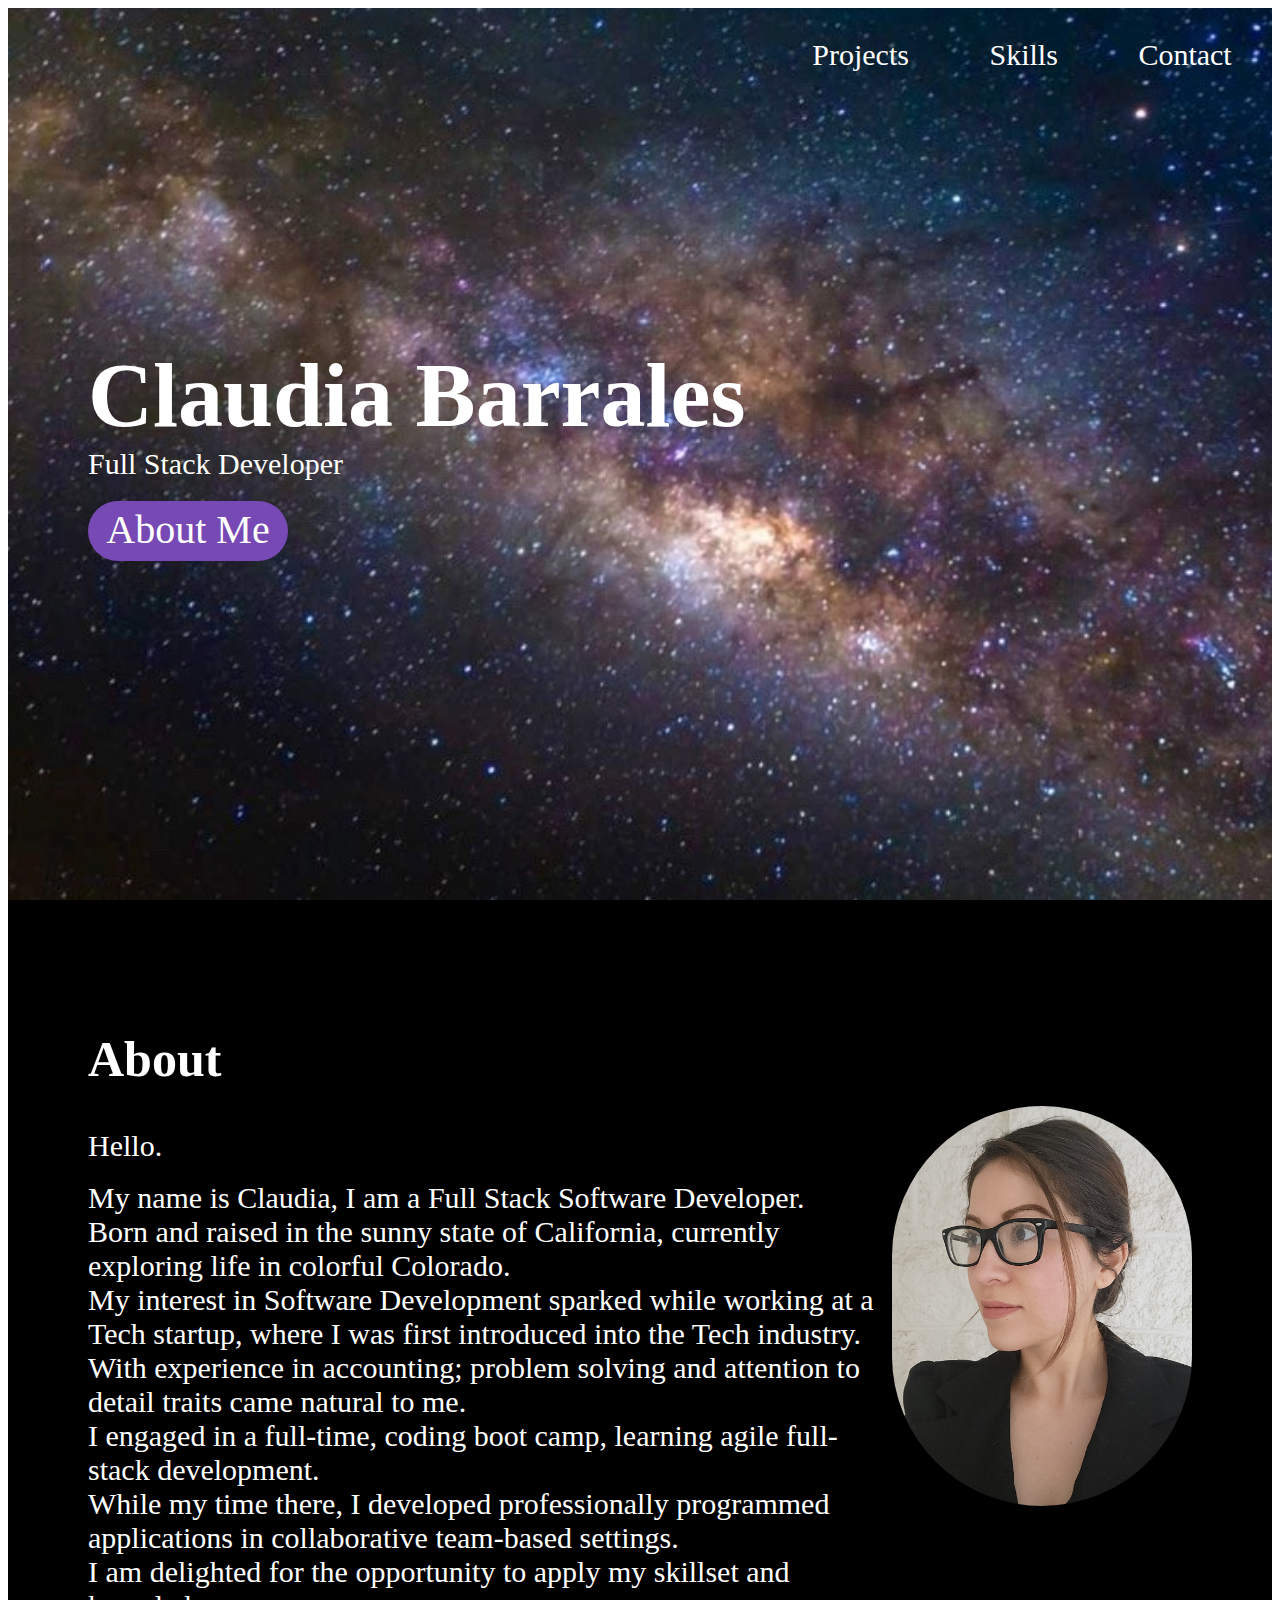
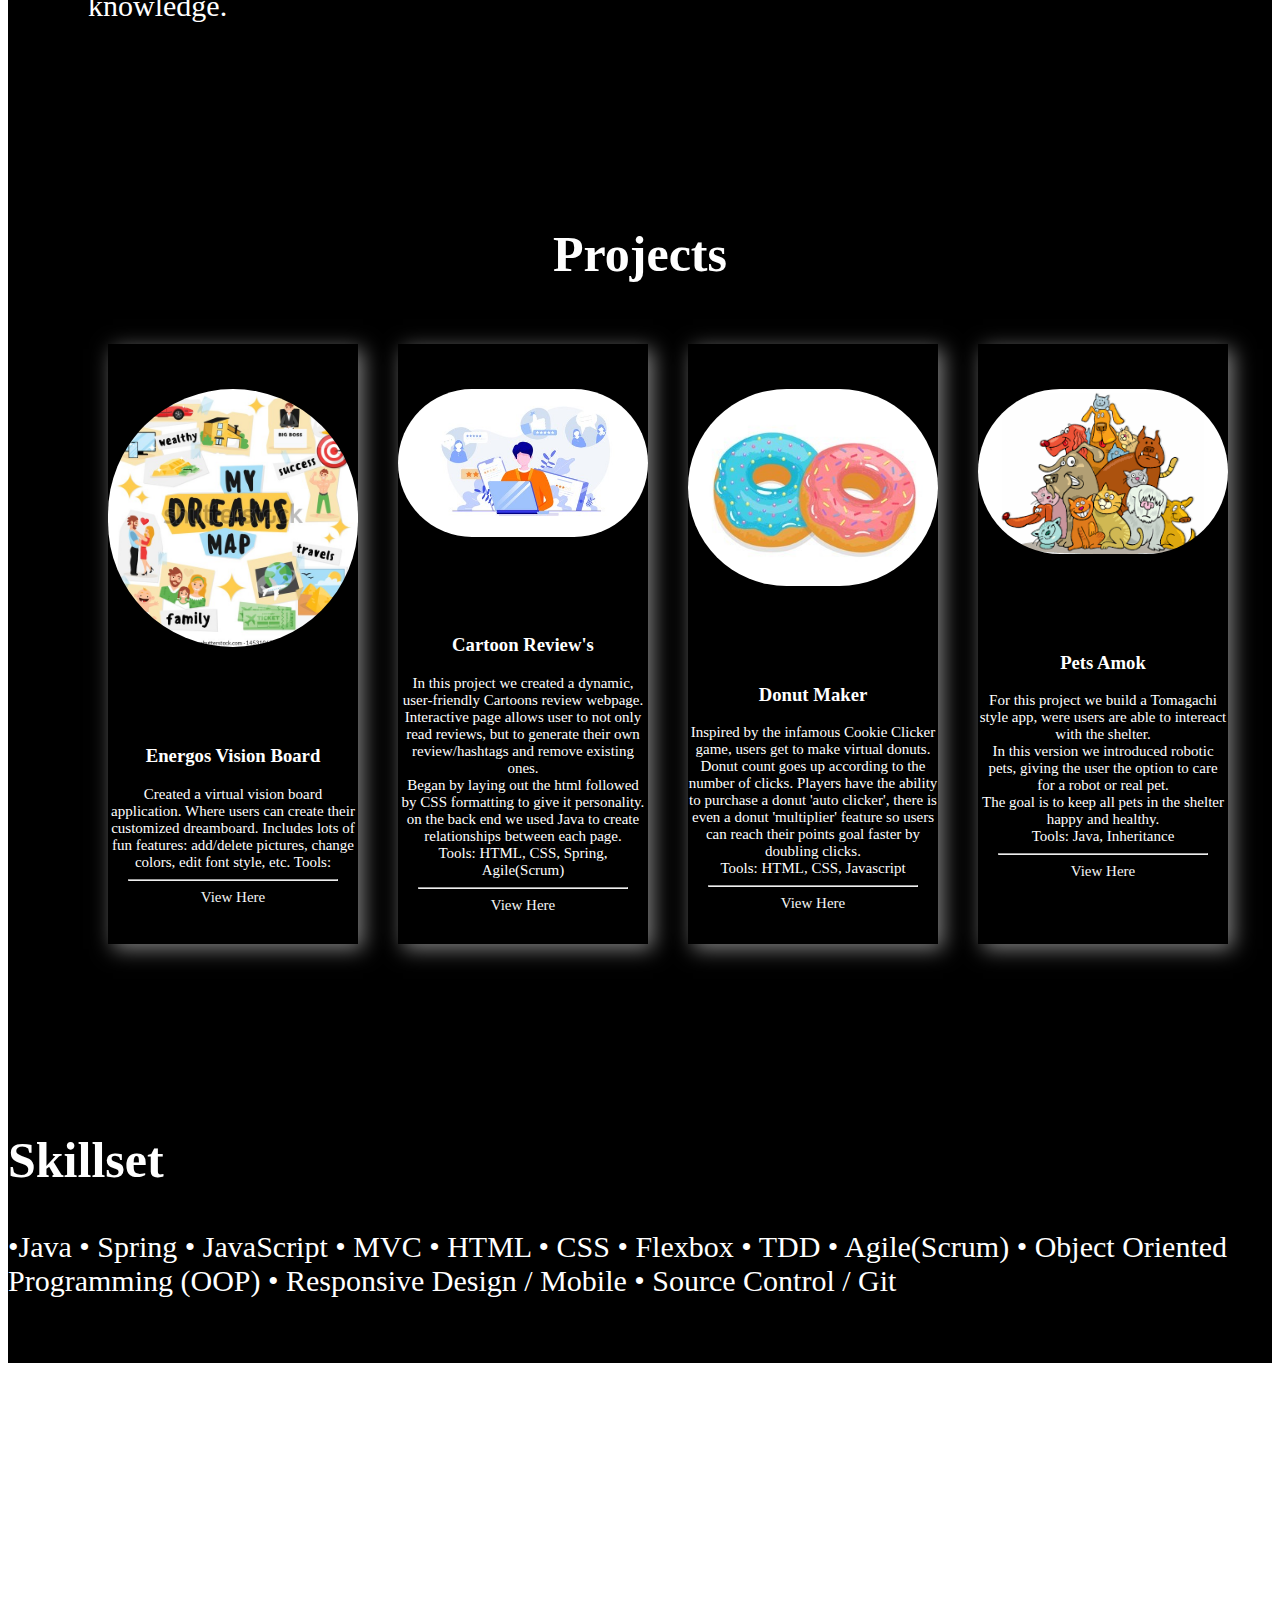
==== commit c3f6b47a: "editing skillset list and css" ====
--- a/index.html
+++ b/index.html
@@ -14,10 +14,11 @@
 <body>
     <section class="hero">
         <nav>
-            <!-- <img class="logo" src="/src/myimage.jpg" alt="Claudia's Image"> -->
+          
             <ul id="nav-list">
-                <li><a href="#about-me">About</a></li>
+
                 <li><a href="#projects">Projects</a></li>
+                <li><a href="#skillset">Skills</a></li>
                 <li><a href="#contact-me">Contact</a></li>
             </ul>
 
@@ -34,26 +35,25 @@
     </section>
     <section class="sub-section" id="about-me">
         <div class="information">
-            <h2>About Me</h2>
+            <h2>About</h2>
             <p>Hello. </p>
             <br>
             <p> My name is Claudia, I am a Full Stack Software Developer.
                 <br>Born and raised in the sunny state of California, currently exploring life in colorful Colorado.
-                <br>My interest in Software Development sparked while working at a Tech startup, where I was first introduced into the Tech industry.
-                With experience in accounting; problem solving and attention to detail traits came natural to me. 
+                <br>My interest in Software Development sparked while working at a Tech startup, where I was first
+                introduced into the Tech industry.
+                With experience in accounting; problem solving and attention to detail traits came natural to me.
                 <br> I engaged in a full-time, coding boot camp, learning agile full-stack development.
-                <br> While my time there, I developed professionally programmed applications in collaborative team-based settings.
+                <br> While my time there, I developed professionally programmed applications in collaborative team-based
+                settings.
                 <br> I am delighted for the opportunity to apply my skillset and knowledge.
 
-                
+
             </p>
-            <!-- <p> SKILLS
-        •Java • Spring • JavaScript • MVC • HTML • CSS • Flexbox • TDD • Agile(Scrum) • Object Oriented Programming (OOP) 
-        • Responsive Design / Mobile • Source Control / Git
-    </p>  -->
+
         </div>
         <div class="headshot-container">
-            <img class="headshot" src="/src/images/ClaudiaPic.jpg" alt="Claudias Pic" />
+            <img class="headshot" src="./src/images/PortfolioPic.jpg" alt="Claudias Pic" />
         </div>
     </section>
 
@@ -118,12 +118,21 @@
         </div>
     </section>
 
+    <section class="skills" id="skillset"> 
+        <div>
+       <h2>Skillset</h2> 
+            <p>  •Java • Spring • JavaScript • MVC • HTML • CSS • Flexbox • TDD • Agile(Scrum) • Object Oriented Programming
+            (OOP)
+            • Responsive Design / Mobile • Source Control / Git
+        </p>
+    </div>
+    </section>
     <footer id="contact-me">
         <h2>Contact Me</h2>
         <div class="contacts">
-        <div> <a class="socials" href="https://www.linkedin.com/in/claudia-barrales/"> LinkedIn </a> </div>
-        <div> <a class="socials" href="https://github.com/20Claudia20"> Github </a> </div>
-        <div> <a class="socials" href="mailto:leiaofalderran@gmail.com"> Gmail </a> </div>
+            <div> <a class="socials" href="https://www.linkedin.com/in/claudia-barrales/"> LinkedIn </a> </div>
+            <div> <a class="socials" href="https://github.com/20Claudia20"> Github </a> </div>
+            <div> <a class="socials" href="mailto:leiaofalderran@gmail.com"> Gmail </a> </div>
         </div>
     </footer>
 
--- a/style.css
+++ b/style.css
@@ -152,6 +152,12 @@
   justify-content: space-around;
 }
 
+.skills {
+  padding-top: 45px;
+padding-bottom: 65px;
+
+}
+
 @media only screen and (max-width:1000px) {
   .projects-section {
     display: flex;
@@ -200,7 +206,7 @@
   nav {
     display: flex;
     flex-direction: column-reverse;
-    background-color: navy;
+    background-color: black;
   }
 
   .logo {
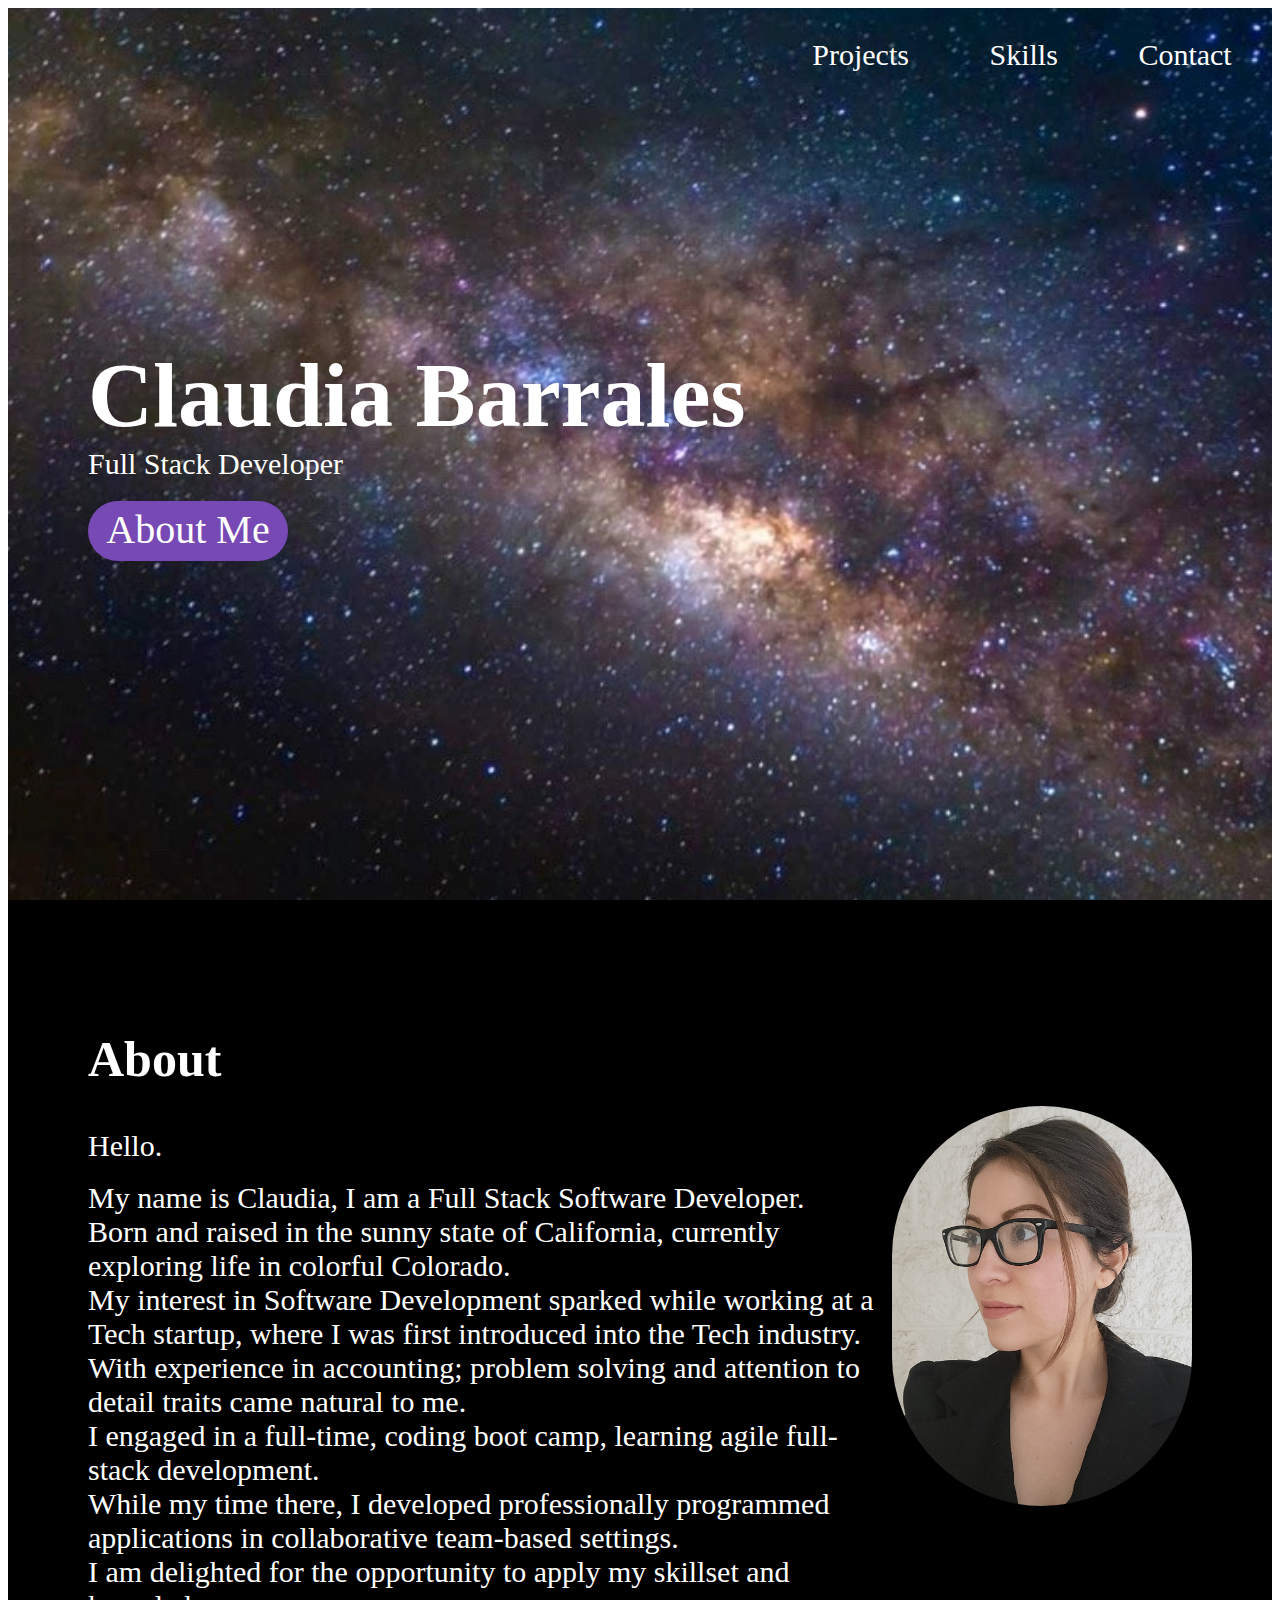
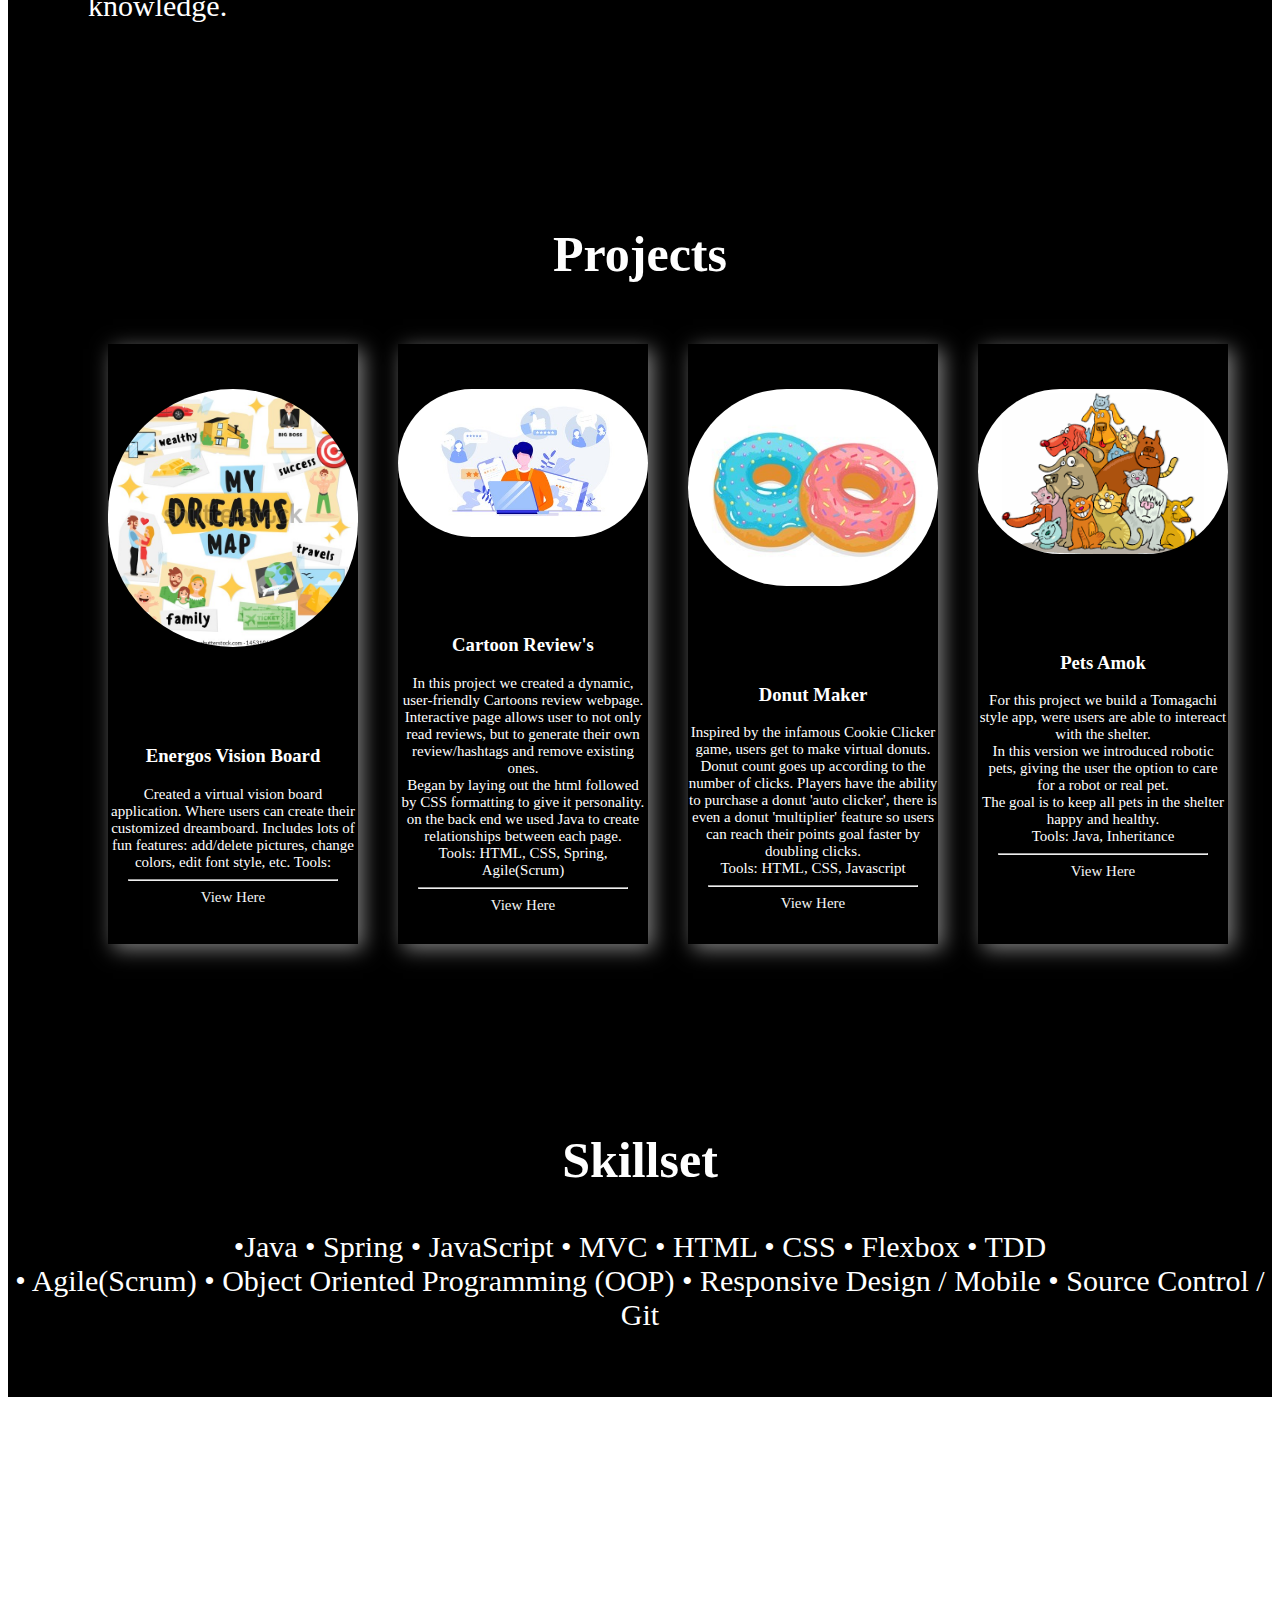
==== commit 7b90abf6: "editing footer for now" ====
--- a/index.html
+++ b/index.html
@@ -121,14 +121,14 @@
     <section class="skills" id="skillset"> 
         <div>
        <h2>Skillset</h2> 
-            <p>  •Java • Spring • JavaScript • MVC • HTML • CSS • Flexbox • TDD • Agile(Scrum) • Object Oriented Programming
-            (OOP)
-            • Responsive Design / Mobile • Source Control / Git
+            <p>  •Java • Spring • JavaScript • MVC • HTML • CSS • Flexbox • TDD 
+            <br>    • Agile(Scrum) • Object Oriented Programming (OOP)
+                 • Responsive Design / Mobile • Source Control / Git
         </p>
     </div>
     </section>
     <footer id="contact-me">
-        <h2>Contact Me</h2>
+        <!-- <h2>Contact Me</h2> -->
         <div class="contacts">
             <div> <a class="socials" href="https://www.linkedin.com/in/claudia-barrales/"> LinkedIn </a> </div>
             <div> <a class="socials" href="https://github.com/20Claudia20"> Github </a> </div>
--- a/style.css
+++ b/style.css
@@ -1,3 +1,39 @@
+footer {
+  height: 200px;
+  color: white;
+  text-align: center;
+  padding: 80px;
+  background-image: url("milkyway.jpg");
+  background-repeat: no-repeat;
+  background-size: cover;
+  background-attachment: fixed;
+}
+
+h1 {
+  font-size: 90px;
+  margin: 0;
+}
+
+h2 {
+  font-size: 50px;
+}
+
+
+li {
+  text-decoration: none;
+}
+
+nav {
+  display: flex;
+  justify-content: flex-end;
+}
+
+p {
+  margin: 0;
+  font-size: 30px;
+  font-weight: 300;
+}
+
 section {
   /* background-image: url("milkyway.jpg");
 background-repeat: no-repeat;
@@ -8,22 +44,6 @@
 
 }
 
-footer {
-  height: 200px;
-  color: white;
-  text-align: center;
-  padding: 80px;
-  background-image: url("milkyway.jpg");
-  background-repeat: no-repeat;
-  background-size: cover;
-  background-attachment: fixed;
-}
-
-nav {
-  display: flex;
-  justify-content: flex-end;
-}
-
 ul {
   display: flex;
   list-style-type: none;
@@ -32,29 +52,34 @@
   font-size: 30px;
 }
 
-li {
-  text-decoration: none;
-}
-
-h1 {
-  font-size: 90px;
-  margin: 0;
-}
-
-h2 {
-  font-size: 50px;
-}
-
-p {
-  margin: 0;
-  font-size: 30px;
-  font-weight: 300;
-}
-
-.subtext {
-  font-size: 15px;
-  font-weight: 300px;
-  /* margin-top: 30px; */
+.button {
+  width: 200px;
+  height: 55px;
+  background-color: rgb(119, 73, 180);
+  border-radius: 30px;
+  text-align: center;
+  padding-top: 5px;
+  margin-top: 20px;
+}
+
+.button:active {
+  background-color: black;
+  color: blue;
+}
+
+.button:hover {
+  /* background-color: rgb(228, 121, 174); */
+  background-color: rgb(50, 50, 150);
+}
+
+.headshot {
+  width: 300px;
+  border-radius: 150px;
+}
+
+.headshot-container {
+  display: flex;
+  align-items: center;
 }
 
 .hero {
@@ -80,63 +105,17 @@
   margin-bottom: 200px;
 }
 
-.button {
-  width: 200px;
-  height: 55px;
-  background-color: rgb(119, 73, 180);
-  border-radius: 30px;
-  text-align: center;
-  padding-top: 5px;
-  margin-top: 20px;
-}
-
-.button:hover {
-  /* background-color: rgb(228, 121, 174); */
-  background-color: rgb(50, 50, 150);
-}
-
-.button:active {
-  background-color: black;
-  color: blue;
-}
-
-
+.last-section {
+  display: flex;
+  flex-direction: column;
+  text-align: center;
+  padding: 80px;
+}
 
 .logo {
   height: 80px;
   margin: 30px;
-
-}
-
-.socials {
-  margin: 20px;
-  font-size: 35px;
-  
-}
-
-.sub-section {
-  display: flex;
-  justify-content: space-around;
-  padding: 80px;
-}
-
-.last-section {
-  display: flex;
-  flex-direction: column;
-  text-align: center;
-  padding: 80px;
-}
-
-.headshot {
-  width: 300px;
-  border-radius: 150px;
-}
-
-.headshot-container {
-  display: flex;
-  align-items: center;
-}
-
+}
 
 
 .project-icon {
@@ -154,9 +133,27 @@
 
 .skills {
   padding-top: 45px;
-padding-bottom: 65px;
-
-}
+  padding-bottom: 65px;
+  text-align: center;
+}
+
+.socials {
+  margin: 20px;
+  font-size: 35px;
+}
+
+.subtext {
+  font-size: 15px;
+  font-weight: 300px;
+  /* margin-top: 30px; */
+}
+
+.sub-section {
+  display: flex;
+  justify-content: space-around;
+  padding: 80px;
+}
+
 
 @media only screen and (max-width:1000px) {
   .projects-section {
@@ -186,7 +183,6 @@
   text-decoration: none;
   color: white;
 }
-
 
 @media only screen and (max-width:1000px) {
   .hamburger {
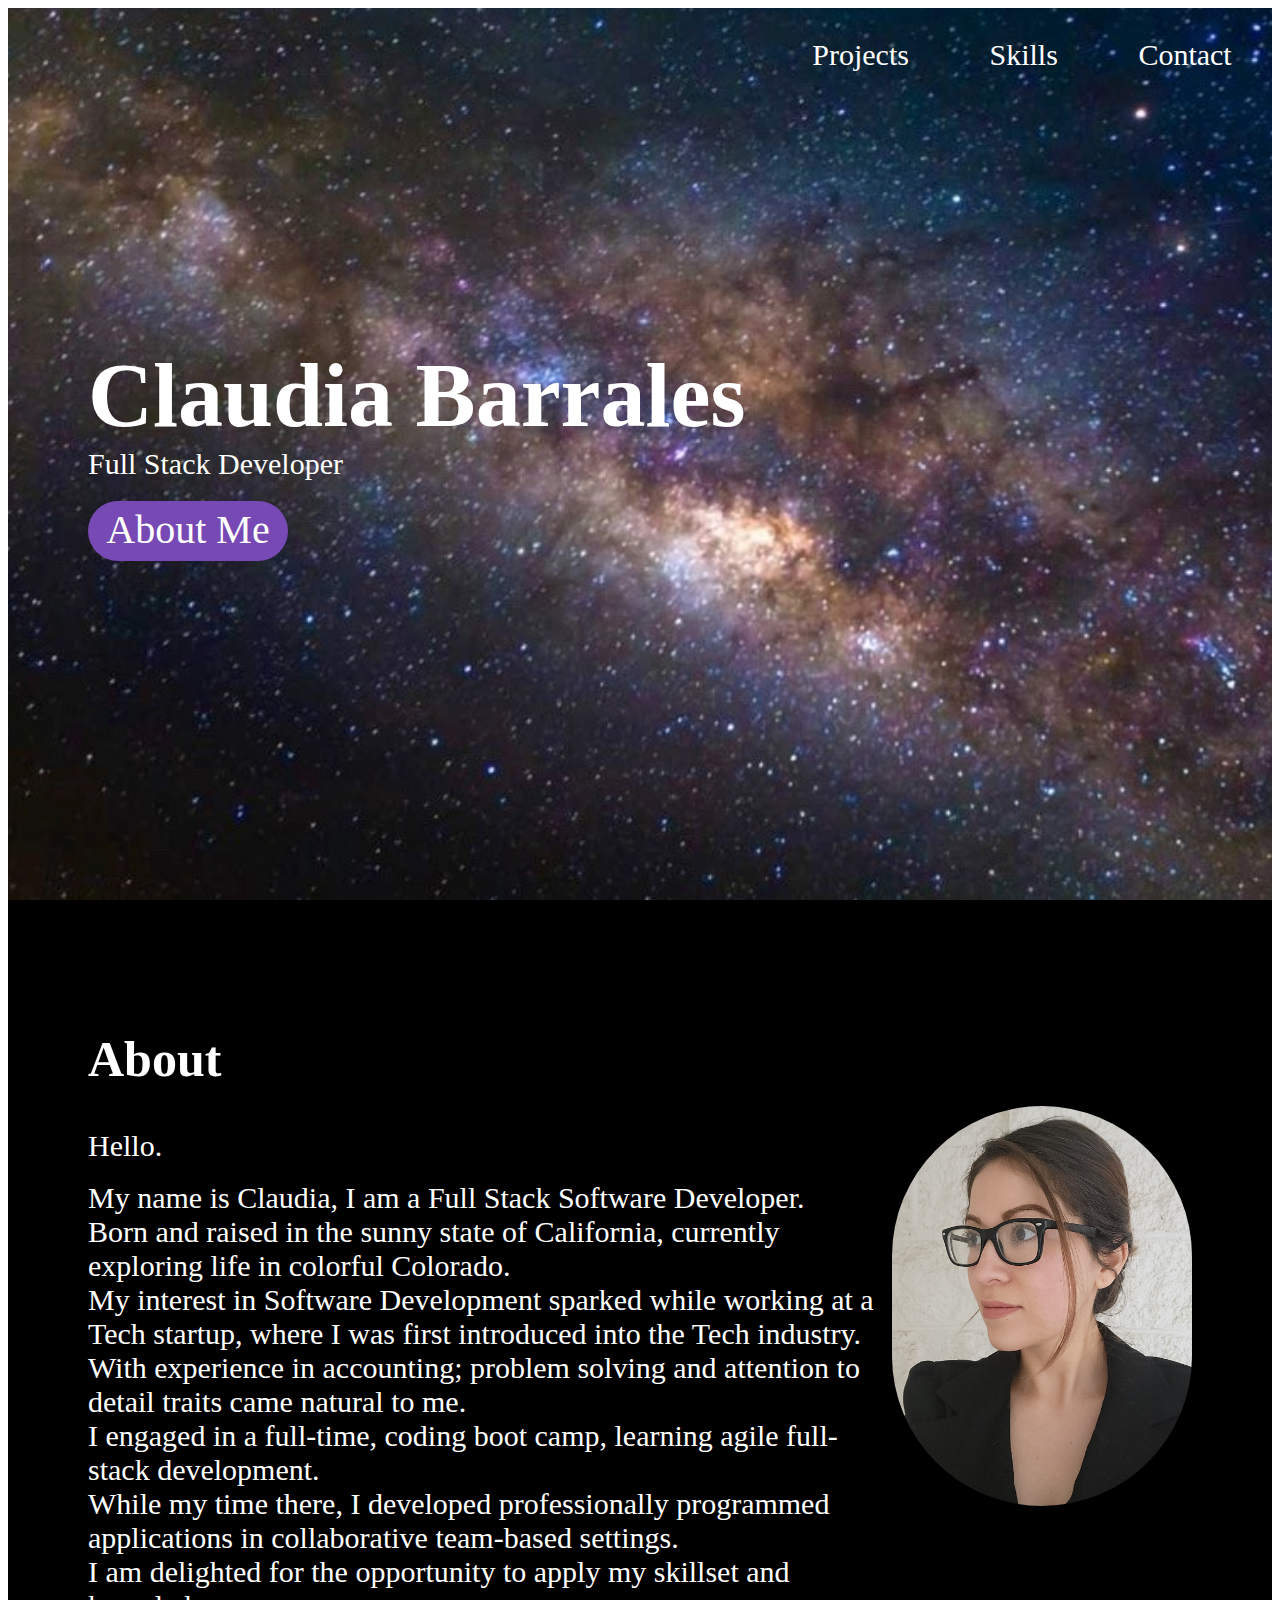
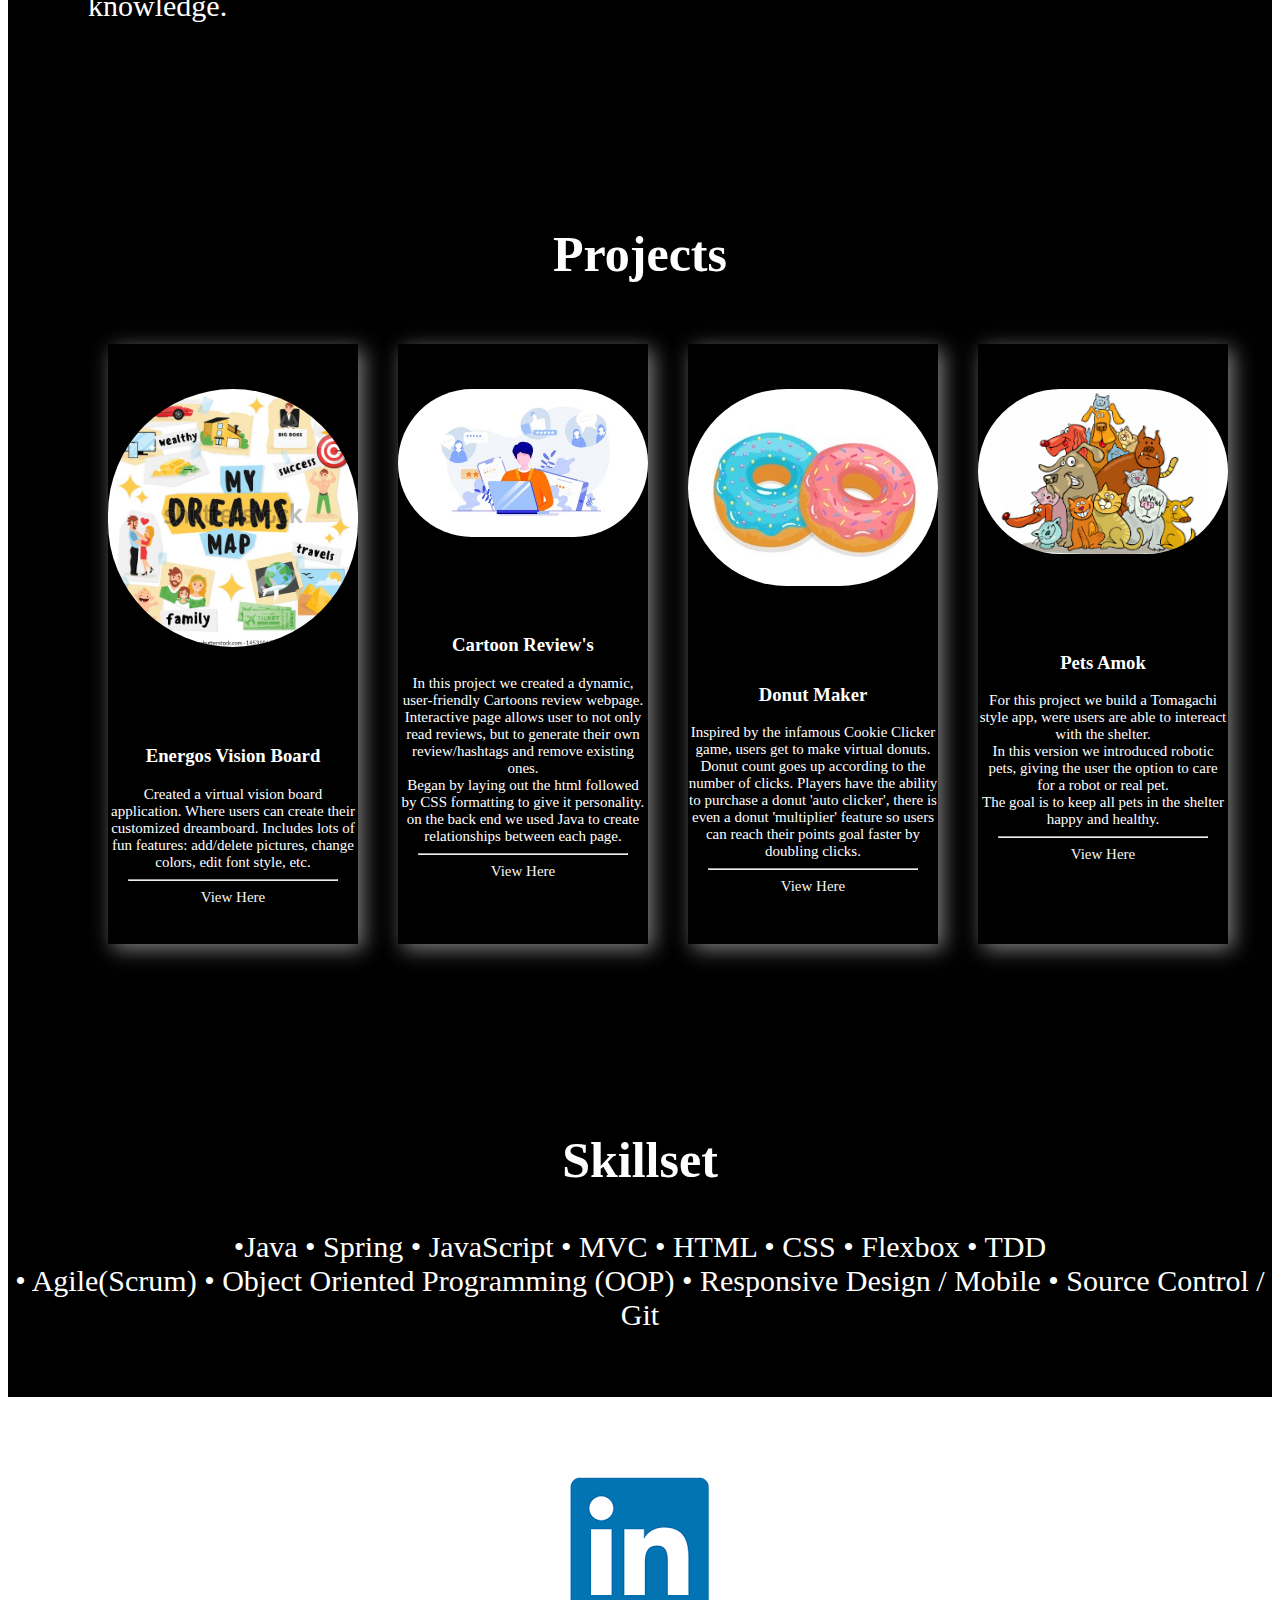
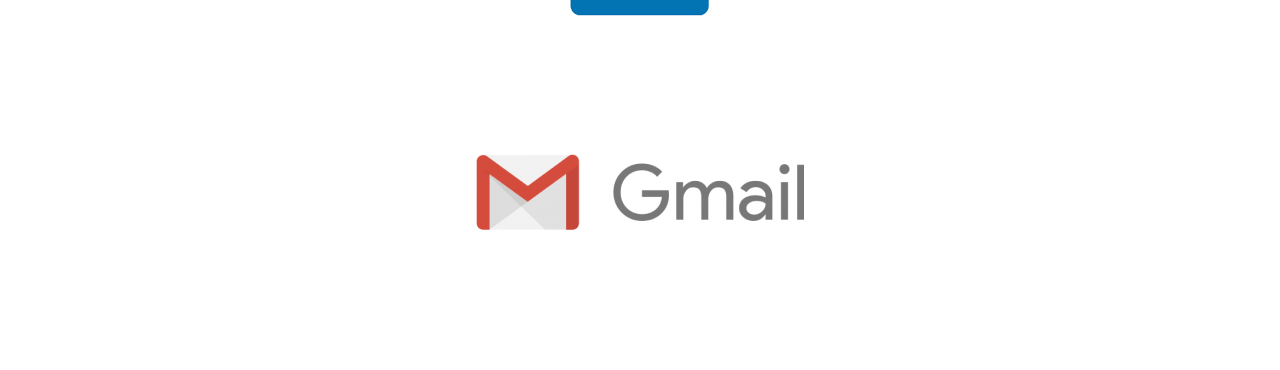
==== commit 923c9d1f: "footer edit icons for contact" ====
--- a/index.html
+++ b/index.html
@@ -66,7 +66,7 @@
                 <p class="subtext"> Created a virtual vision board application. Where users can create their customized
                     dreamboard.
                     Includes lots of fun features: add/delete pictures, change colors, edit font style, etc.
-                    Tools:
+                    <br>
                 </p>
                 <hr>
                 <p class="subtext"><a class="project-link" href="https://github.com/2020-Summer-Cohort/energos">View
@@ -80,7 +80,7 @@
                     review/hashtags and remove existing ones.
                     <br> Began by laying out the html followed by CSS formatting to give it personality.
                     <br> on the back end we used Java to create relationships between each page.
-                    <br> Tools: HTML, CSS, Spring, Agile(Scrum)
+                    
 
                 </p>
                 <hr>
@@ -94,7 +94,7 @@
                     Donut count goes up according to the number of clicks. Players have the ability to
                     purchase a donut 'auto clicker', there is even a donut 'multiplier' feature so users can reach their
                     points goal faster by doubling clicks.
-                    <br> Tools: HTML, CSS, Javascript
+                    
                 </p>
 
                 <hr>
@@ -108,7 +108,7 @@
                     <br>In this version we introduced robotic pets, giving the user the option to care for a robot or
                     real pet.
                     <br>The goal is to keep all pets in the shelter happy and healthy.
-                    <br>Tools: Java, Inheritance
+                    
                 </p>
                 <hr>
                 <p class="subtext"><a class="project-link"
@@ -130,9 +130,9 @@
     <footer id="contact-me">
         <!-- <h2>Contact Me</h2> -->
         <div class="contacts">
-            <div> <a class="socials" href="https://www.linkedin.com/in/claudia-barrales/"> LinkedIn </a> </div>
-            <div> <a class="socials" href="https://github.com/20Claudia20"> Github </a> </div>
-            <div> <a class="socials" href="mailto:leiaofalderran@gmail.com"> Gmail </a> </div>
+            <div> <a class="socials" href="https://www.linkedin.com/in/claudia-barrales/"> <img src="./src/images/link.png" alt="LinkedIn"/> </a> </div>
+            <!-- <div> <a class="socials" href="https://github.com/20Claudia20"> <img src="./src/images/board.jpg"  alt="Github"> </a> </div> -->
+            <div> <a class="socials" href="mailto:leiaofalderran@gmail.com"> <img src="./src/images/gmail.png" alt="Gmail"> </a> </div>
         </div>
     </footer>
 
--- a/style.css
+++ b/style.css
@@ -70,6 +70,10 @@
 .button:hover {
   /* background-color: rgb(228, 121, 174); */
   background-color: rgb(50, 50, 150);
+}
+
+.contacts {
+ size: 30%;
 }
 
 .headshot {
@@ -139,7 +143,7 @@
 
 .socials {
   margin: 20px;
-  font-size: 35px;
+  font-size: 20px;
 }
 
 .subtext {
